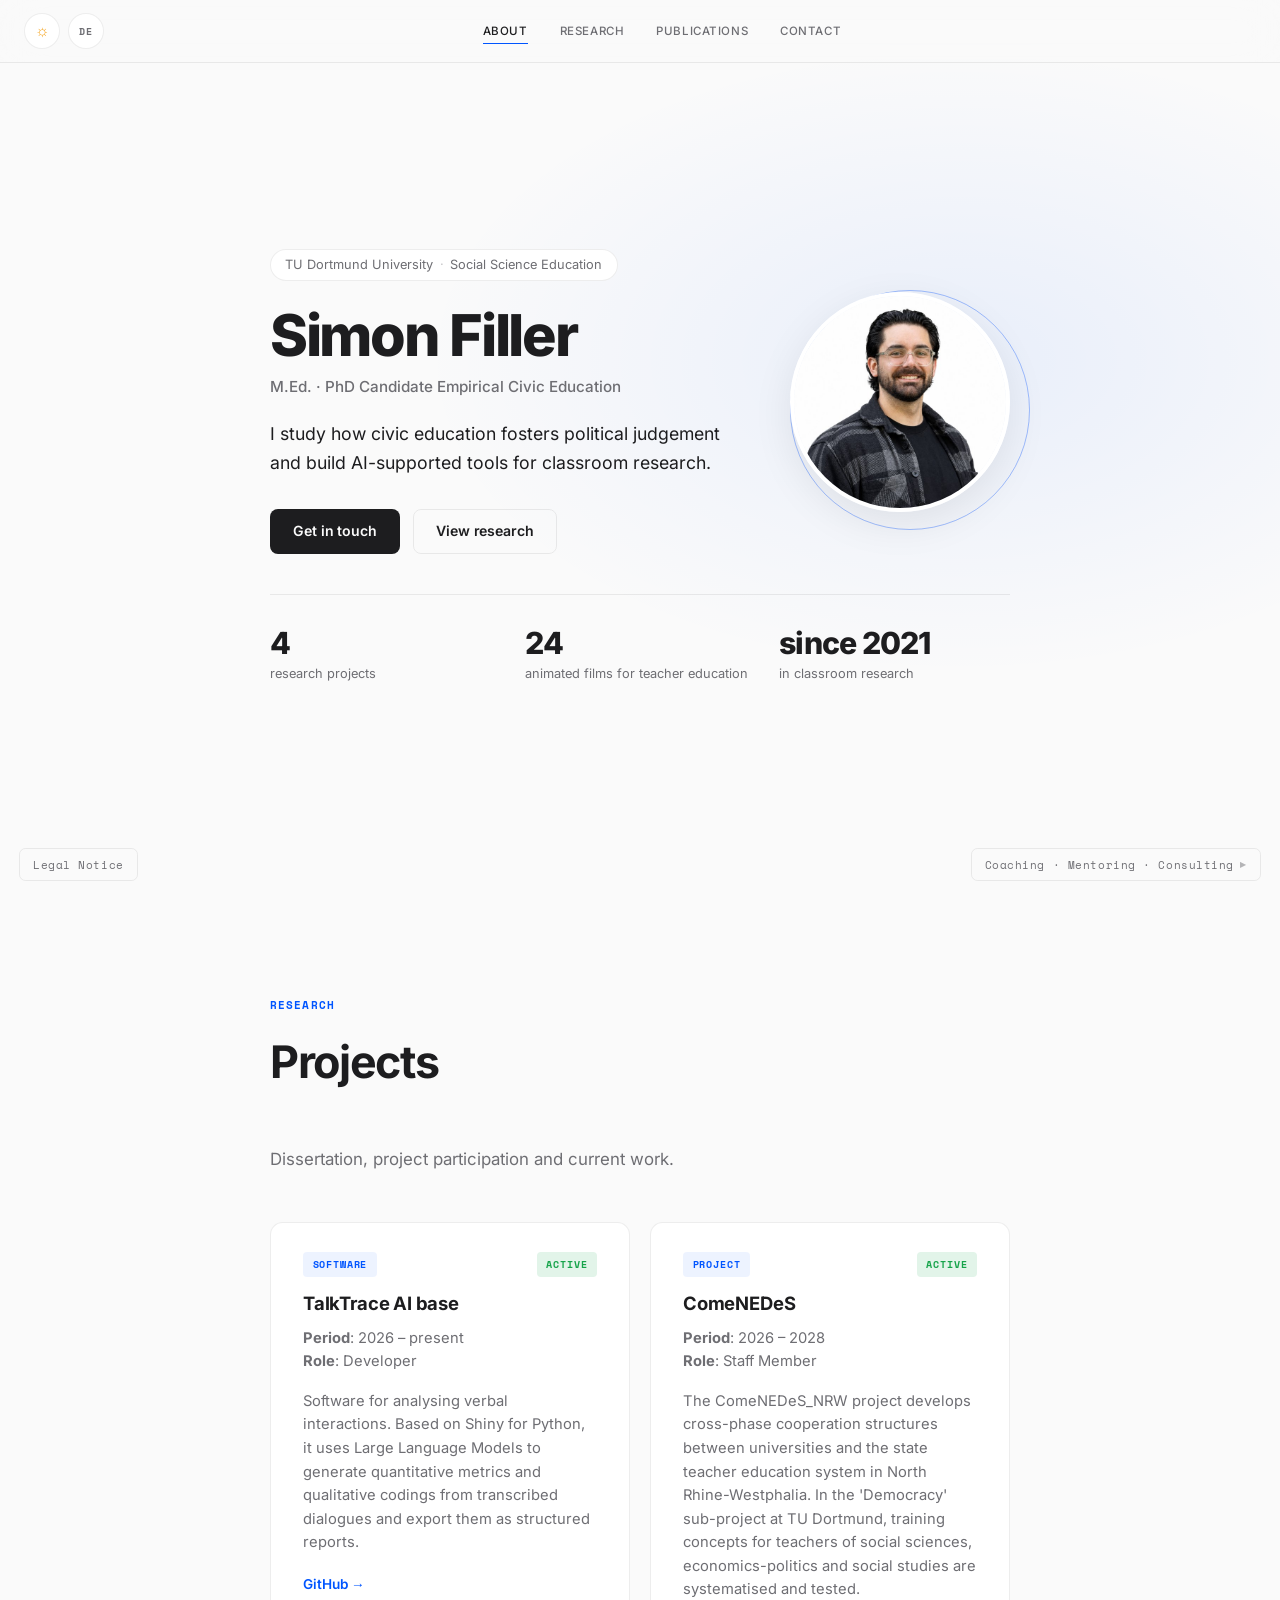
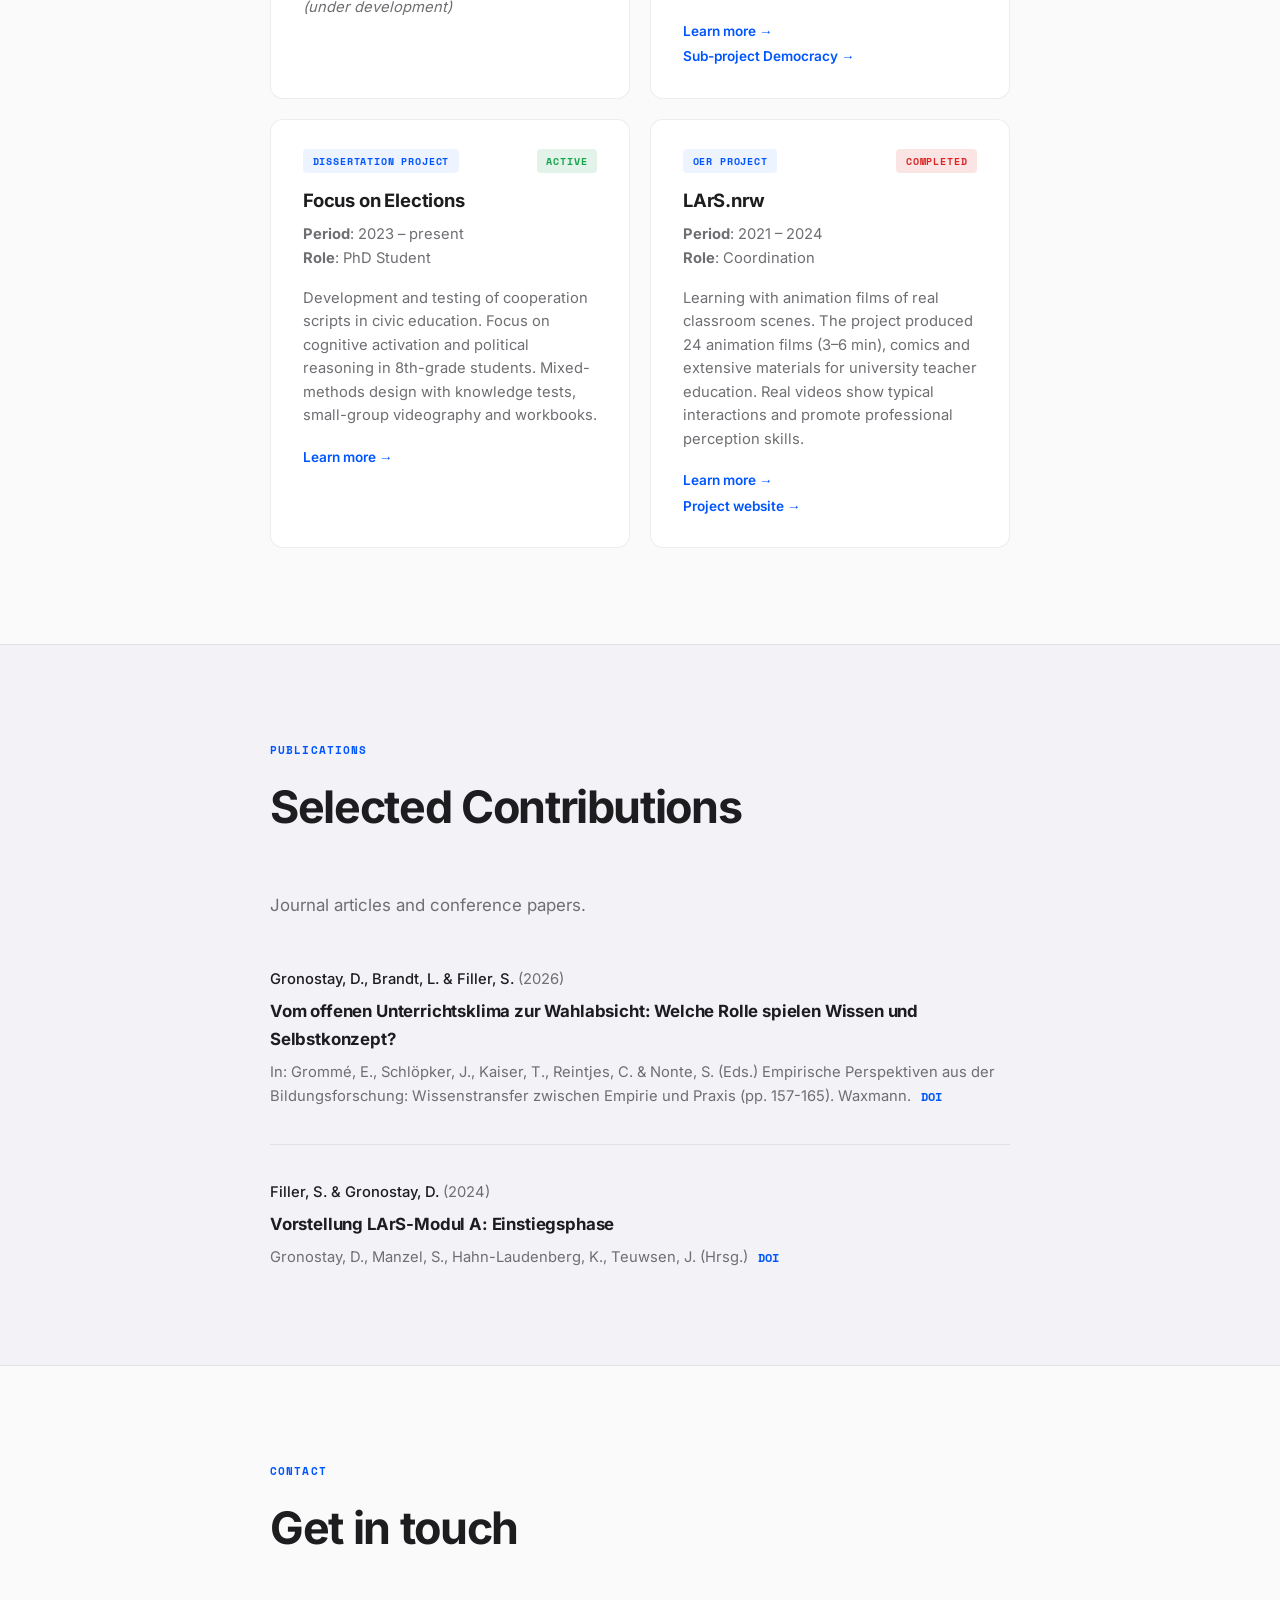
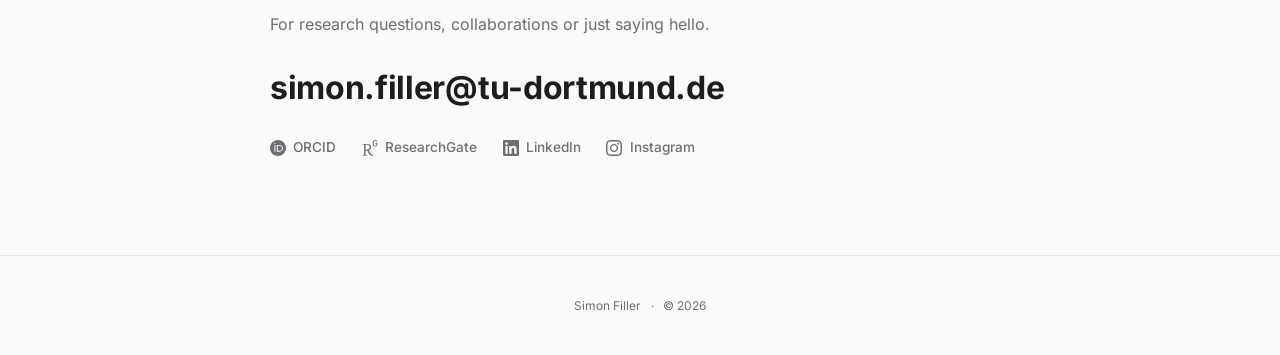
==== index.html @ 868b86a9 "Hero zweispaltig mit Kennzahlen, avatar.jpg verkleinert - Hero: Text links, groesseres Foto mit Akze" ====
<!DOCTYPE html>
<html lang="de">
<head>
    <meta charset="UTF-8">
    <meta name="viewport" content="width=device-width, initial-scale=1.0">
    <title>Simon Filler – Research & Code</title>
    <meta name="description" content="Simon Filler – Promovend für Empirische Politikdidaktik an der TU Dortmund. Forschung zu Unterricht, KI in Lehre und Politikdidaktik.">
    <meta name="author" content="Simon Filler">
    <meta property="og:title" content="Simon Filler – Research & Code">
    <meta property="og:description" content="Promovend für Empirische Politikdidaktik an der TU Dortmund. Forschung zu Unterricht, KI in Lehre und Politikdidaktik.">
    <meta property="og:type" content="website">
    <meta property="og:url" content="https://simonfiller.eu/">
    <meta property="og:image" content="https://simonfiller.eu/profile.jpg">
    <meta name="twitter:card" content="summary">
    <link rel="canonical" href="https://simonfiller.eu/">
    <link rel="icon" type="image/png" href="favicon.png">
    <link rel="stylesheet" href="fonts/fonts.css">
    <link rel="stylesheet" href="style.css?v=8">
    <script type="application/ld+json">
    {
        "@context": "https://schema.org",
        "@type": "Person",
        "name": "Simon Filler",
        "url": "https://simonfiller.eu/",
        "image": "https://simonfiller.eu/profile.jpg",
        "jobTitle": "Promovend Empirische Politikdidaktik",
        "email": "mailto:simon.filler@tu-dortmund.de",
        "affiliation": {
            "@type": "CollegeOrUniversity",
            "name": "Technische Universität Dortmund",
            "url": "https://www.tu-dortmund.de/"
        },
        "knowsAbout": ["Politikdidaktik", "Unterrichtsforschung", "KI in Forschung und Lehre"],
        "sameAs": [
            "https://orcid.org/0009-0008-8736-8831",
            "https://www.researchgate.net/profile/Simon-Filler",
            "https://www.linkedin.com/in/simon-f-a8b41a39a/",
            "https://github.com/MoominVibeCoder"
        ]
    }
    </script>
    <script>
    (function(){
        if (!window.matchMedia('(prefers-reduced-motion: reduce)').matches) document.documentElement.classList.add('reveal-on');
        try {
            var saved = localStorage.getItem('theme');
            var dark = saved === 'dark' || (saved === null && window.matchMedia('(prefers-color-scheme: dark)').matches);
            if (dark) document.documentElement.classList.add('dark');
        } catch(e){}
    })();
    </script>
</head>
<body>

<nav class="top-nav">
    <div class="nav-left">
        <button id="theme-toggle" class="theme-toggle" aria-label="Theme wechseln">
            <span class="icon-sun">&#9788;</span>
            <span class="icon-moon">&#9789;</span>
        </button>
        <button class="lang-toggle" data-lang-toggle aria-label="Sprache wechseln">EN</button>
    </div>
    <div class="nav-links">
        <a href="#about" class="nav-link" data-i18n="nav.about">Über</a>
        <a href="#research" class="nav-link" data-i18n="nav.research">Forschung</a>
        <a href="#publications" class="nav-link" data-i18n="nav.publications">Publikationen</a>
        <a href="#contact" class="nav-link" data-i18n="nav.contact">Kontakt</a>
    </div>
    <div class="nav-spacer"></div>
</nav>

<main>

<!-- HERO -->
<section class="hero" id="about">
    <div class="hero-inner">
        <div class="hero-text">
            <div class="hero-affiliation">
                <span data-i18n="hero.affiliation">Technische Universität Dortmund</span>
                <span class="dot">·</span>
                <span data-i18n="hero.affiliation2">Didaktik der Sozialwissenschaften</span>
            </div>
            <h1 class="hero-name">Simon Filler</h1>
            <p class="hero-role" data-i18n="hero.role">M.Ed. · Promovend Empirische Politikdidaktik</p>
            <p class="hero-bio" data-i18n="hero.bio">Ich untersuche, wie Politikunterricht politische Urteilsbildung fördert, und entwickle KI-gestützte Werkzeuge für die Unterrichtsforschung.</p>
            <div class="hero-actions">
                <a href="#contact" class="btn btn-primary" data-i18n="hero.cta_primary">Schreib mir</a>
                <a href="#research" class="btn btn-ghost" data-i18n="hero.cta_secondary">Forschung ansehen</a>
            </div>
        </div>
        <div class="avatar-wrap">
            <img src="profile.jpg" alt="Simon Filler" class="hero-avatar" width="600" height="600">
        </div>
        <ul class="hero-stats">
            <li><strong>4</strong><span data-i18n="hero.stat_projects">Forschungsprojekte</span></li>
            <li><strong>24</strong><span data-i18n="hero.stat_films">Animationsfilme für die Lehrkräftebildung</span></li>
            <li><strong data-i18n="hero.stat_since_value">seit 2021</strong><span data-i18n="hero.stat_since">in der Unterrichtsforschung</span></li>
        </ul>
    </div>
</section>

<!-- RESEARCH -->
<section id="research" class="section">
    <div class="section-inner">
        <p class="section-label" data-i18n="research.label">Forschung</p>
        <h2 class="section-title" data-i18n="research.title">Projekte</h2>
        <p class="section-subtitle" data-i18n="research.subtitle">Dissertation, Projektbeteiligung und aktuelle Arbeiten.</p>
        <div class="research-grid">
            <article class="research-card">
                <div class="card-tags">
                    <span class="research-tag" data-i18n="research.talktrace_tag">Software</span>
                    <span class="research-status research-status--active" data-i18n="research.talktrace_status">Aktiv</span>
                </div>
                <h3 class="research-heading" data-i18n="research.talktrace_title">TalkTrace AI base</h3>
                <p class="research-body"><strong data-i18n="meta.period">Zeitraum</strong>: 2026 – <span data-i18n="meta.year_now">heute</span><br><strong data-i18n="meta.role">Rolle</strong>: <span data-i18n="roles.talktrace">Entwickler</span></p>
                <p class="research-body" data-i18n="research.talktrace_body">Software zur Analyse verbaler Interaktionen. Sie basiert auf Shiny für Python und nutzt Large Language Models, um quantitative Metriken und qualitative Kodierungen von transkribierten Dialogen zu erstellen und als strukturierte Berichte zu exportieren.</p>
                <a href="https://github.com/MoominVibeCoder/talktrace-ai-base" target="_blank" rel="noopener" class="research-link"><span data-i18n="research.talktrace_link">GitHub</span> →</a>
                <p class="research-body"><em data-i18n="research.talktrace_dev">(in Entwicklung)</em></p>
            </article>
            <article class="research-card">
                <div class="card-tags">
                    <span class="research-tag" data-i18n="research.comenedes_tag">Projekt</span>
                    <span class="research-status research-status--active" data-i18n="research.comenedes_status">Aktiv</span>
                </div>
                <h3 class="research-heading" data-i18n="research.comenedes_title">ComeNEDeS</h3>
                <p class="research-body"><strong data-i18n="meta.period">Zeitraum</strong>: 2026 – 2028<br><strong data-i18n="meta.role">Rolle</strong>: <span data-i18n="roles.comenedes">Mitarbeiter</span></p>
                <p class="research-body" data-i18n="research.comenedes_body">Das Projekt ComeNEDeS_NRW entwickelt phasenübergreifende Kooperationsstrukturen zwischen Hochschulen und dem staatlichen Lehrerfortbildungssystem in NRW. Im Teilprojekt „Demokratie“ an der TU Dortmund werden Fortbildungskonzepte für Lehrkräfte der Sozialwissenschaften, Wirtschaft-Politik und Gesellschaftslehre systematisiert und erprobt.</p>
                <a href="https://zlb.uni-due.de/2026/02/verbund-comenedes-entwickelt-fortbildungskonzepte-fuer-lehrkraefte/" target="_blank" rel="noopener" class="research-link"><span data-i18n="research.comenedes_link1">Mehr erfahren</span> →</a>
                <br>
                <a href="https://idif.sowi.tu-dortmund.de/forschung/projekte/prof-dr-dorothee-gronostay/comenedes-nrw/" target="_blank" rel="noopener" class="research-link"><span data-i18n="research.comenedes_link2">Teilprojekt Demokratie</span> →</a>
            </article>
            <article class="research-card">
                <div class="card-tags">
                    <span class="research-tag" data-i18n="research.diss_tag">Dissertationsprojekt</span>
                    <span class="research-status research-status--active" data-i18n="research.diss_status">Aktiv</span>
                </div>
                <h3 class="research-heading" data-i18n="research.diss_title">Wahlen im Fokus</h3>
                <p class="research-body"><strong data-i18n="meta.period">Zeitraum</strong>: 2023 – <span data-i18n="meta.year_now">heute</span><br><strong data-i18n="meta.role">Rolle</strong>: <span data-i18n="roles.diss">Promotionsstudent</span></p>
                <p class="research-body" data-i18n="research.diss_body">Entwicklung und Erprobung von Kooperationsskripten im Politikunterricht. Fokus auf kognitive Aktivierung und politische Urteilsbildung bei Schüler*innen der 8. Jahrgangsstufe. Mixed-Methods-Design mit Wissenstests, Kleingruppen-Videographie und Arbeitsheften.</p>
                <a href="https://idif.sowi.tu-dortmund.de/professuren/didaktik-der-sozialwissenschaften/simon-filler/" target="_blank" rel="noopener" class="research-link"><span data-i18n="research.diss_link">Mehr erfahren</span> →</a>
            </article>
            <article class="research-card">
                <div class="card-tags">
                    <span class="research-tag" data-i18n="research.lars_tag">OER-Projekt</span>
                    <span class="research-status research-status--ended" data-i18n="research.lars_status">Beendet</span>
                </div>
                <h3 class="research-heading" data-i18n="research.lars_title">LArS.nrw</h3>
                <p class="research-body"><strong data-i18n="meta.period">Zeitraum</strong>: 2021 – 2024<br><strong data-i18n="meta.role">Rolle</strong>: <span data-i18n="roles.lars">Koordination</span></p>
                <p class="research-body" data-i18n="research.lars_body">Lernen mit Animationsfilmen realer Unterrichtsszenen. Im Projekt entstanden 24 Animationsfilme (3–6 Min.), Comics und umfangreiche Materialien für die universitäre Lehramtsbildung. Reale Videos zeigen typische Interaktionen und fördern professionelle Wahrnehmungsfähigkeiten.</p>
                <a href="https://www.orca.nrw/oer/oer-finden/gefoerderte-kurse/oercontent-nrw/lars-nrw/" target="_blank" rel="noopener" class="research-link"><span data-i18n="research.lars_link1">Mehr erfahren</span> →</a>
                <br>
                <a href="https://www.politik-unterricht.de/Startseite/" target="_blank" rel="noopener" class="research-link"><span data-i18n="research.lars_link2">Projektwebsite</span> →</a>
            </article>
        </div>
    </div>
</section>

<!-- PUBLICATIONS -->
<section id="publications" class="section section-alt">
    <div class="section-inner">
        <p class="section-label" data-i18n="publications.label">Publikationen</p>
        <h2 class="section-title" data-i18n="publications.title">Ausgewählte Beiträge</h2>
        <p class="section-subtitle" data-i18n="publications.subtitle">Zeitschriftenartikel und Tagungsbeiträge.</p>
        <ul class="pub-list">
            <li class="pub-item">
                <div class="pub-meta-line">
                    <span class="pub-authors">Gronostay, D., Brandt, L. & Filler, S.</span>
                    <span class="pub-year">(2026)</span>
                </div>
                <div class="pub-title">Vom offenen Unterrichtsklima zur Wahlabsicht: Welche Rolle spielen Wissen und Selbstkonzept?</div>
                <div class="pub-venue">
                    <span data-i18n="publications.pub4_venue">In: Grommé, E., Schlöpker, J., Kaiser, T., Reintjes, C. & Nonte, S. (Hrsg.) Empirische Perspektiven aus der Bildungsforschung: Wissenstransfer zwischen Empirie und Praxis (S. 157-165). Waxmann.</span>
                    <a href="https://doi.org/10.31244/9783818851361" target="_blank" rel="noopener" class="pub-doi" data-i18n="publications.doi">DOI</a>
                </div>
            </li>
            <li class="pub-item">
                <div class="pub-meta-line">
                    <span class="pub-authors" data-i18n="publications.pub1_authors">Filler, S. & Gronostay, D.</span>
                    <span class="pub-year">(2024)</span>
                </div>
                <div class="pub-title" data-i18n="publications.pub1_title">Vorstellung LArS-Modul A: Einstiegsphase</div>
                <div class="pub-venue">
                    <span data-i18n="publications.pub1_venue">In: Gronostay, D., Manzel, S., Hahn-Laudenberg, K., Teuwsen, J. (Hrsg.) Professionelle Unterrichtswahrnehmung im sozialwissenschaftlichen Fachunterricht. Politische Bildung. Springer VS, Wiesbaden.</span>
                    <a href="https://doi.org/10.1007/978-3-658-41829-8_7" target="_blank" rel="noopener" class="pub-doi" data-i18n="publications.doi">DOI</a>
                </div>
            </li>
        </ul>
    </div>
</section>

<!-- CONTACT -->
<section id="contact" class="section">
    <div class="section-inner">
        <p class="section-label" data-i18n="contact.label">Kontakt</p>
        <h2 class="section-title" data-i18n="contact.title">Schreib mir</h2>
        <p class="contact-lead" data-i18n="contact.lead">Für Forschungsfragen, Kooperationen oder einfach Hallo sagen.</p>
        <a href="mailto:simon.filler@tu-dortmund.de" class="contact-big">simon.filler@tu-dortmund.de</a>
        <div class="contact-social">
            <a href="https://orcid.org/0009-0008-8736-8831" target="_blank" rel="noopener"><svg viewBox="0 0 24 24" aria-hidden="true"><path d="M12 0C5.372 0 0 5.372 0 12s5.372 12 12 12 12-5.372 12-12S18.628 0 12 0zM7.369 4.378c.525 0 .947.431.947.947s-.422.947-.947.947a.95.95 0 0 1-.947-.947c0-.525.422-.947.947-.947zm-.722 3.038h1.444v10.041H6.647V7.416zm3.562 0h3.9c3.712 0 5.344 2.653 5.344 5.025 0 2.578-2.016 5.025-5.325 5.025h-3.919V7.416zm1.444 1.303v7.444h2.297c3.272 0 4.022-2.484 4.022-3.722 0-2.016-1.284-3.722-4.097-3.722h-2.222z"/></svg><span data-i18n="contact.social_orcid">ORCID</span></a>
            <a href="https://www.researchgate.net/profile/Simon-Filler" target="_blank" rel="noopener"><svg viewBox="0 0 24 24" aria-hidden="true"><path d="M19.586 0c-.818 0-1.508.19-2.073.565-.563.377-.97.936-1.213 1.68a3.193 3.193 0 0 0-.112.437 8.365 8.365 0 0 0-.078.53 9 9 0 0 0-.05.727c-.01.282-.013.621-.013 1.016a31.121 31.123 0 0 0 .014 1.017 9 9 0 0 0 .05.727 7.946 7.946 0 0 0 .077.53h-.005a3.334 3.334 0 0 0 .113.438c.245.743.65 1.303 1.214 1.68.565.376 1.256.564 2.075.564.8 0 1.536-.213 2.105-.603.57-.39.94-.916 1.175-1.65.076-.235.135-.558.177-.93a10.9 10.9 0 0 0 .043-1.207v-.82c0-.095-.047-.142-.14-.142h-3.064c-.094 0-.14.047-.14.141v.956c0 .094.046.14.14.14h1.666c.056 0 .084.03.084.086 0 .36 0 .62-.036.865-.038.244-.1.447-.147.606-.108.385-.348.664-.638.876-.29.212-.738.35-1.227.35-.545 0-.901-.15-1.21-.353-.306-.203-.517-.454-.67-.915a3.136 3.136 0 0 1-.147-.762 17.366 17.367 0 0 1-.034-.656c-.01-.26-.014-.572-.014-.939a26.401 26.403 0 0 1 .014-.938 15.821 15.822 0 0 1 .035-.656 3.19 3.19 0 0 1 .148-.76 1.89 1.89 0 0 1 .742-1.01c.344-.244.593-.352 1.137-.352.508 0 .815.096 1.144.303.33.207.528.492.764.925.047.094.111.118.198.07l1.044-.43c.075-.048.09-.115.042-.199a3.549 3.549 0 0 0-.466-.742 3 3 0 0 0-.679-.607 3.313 3.313 0 0 0-.903-.41A4.068 4.068 0 0 0 19.586 0zM8.217 5.836c-1.69 0-3.036.086-4.297.086-1.146 0-2.291 0-3.007-.029v.831l1.088.2c.744.144 1.174.488 1.174 2.264v11.288c0 1.777-.43 2.12-1.174 2.263l-1.088.2v.832c.773-.029 2.12-.086 3.465-.086 1.29 0 2.951.057 3.667.086v-.831l-1.49-.2c-.773-.115-1.174-.487-1.174-2.264v-4.784c.688.057 1.29.057 2.206.057 1.748 3.123 3.41 5.472 4.355 6.56.86 1.032 2.177 1.691 3.839 1.691.487 0 1.003-.086 1.318-.23v-.744c-1.031 0-2.063-.716-2.808-1.518-1.26-1.376-2.95-3.582-4.355-6.074 2.32-.545 4.04-2.722 4.04-4.9 0-3.208-2.492-4.698-5.758-4.698zm-.515 1.29c2.406 0 3.839 1.26 3.839 3.552 0 2.263-1.547 3.782-4.097 3.782-.974 0-1.404-.03-2.063-.086v-7.19c.66-.059 1.547-.059 2.32-.059z"/></svg><span data-i18n="contact.social_researchgate">ResearchGate</span></a>
            <a href="https://www.linkedin.com/in/simon-f-a8b41a39a/" target="_blank" rel="noopener"><svg viewBox="0 0 24 24" aria-hidden="true"><path d="M20.447 20.452h-3.554v-5.569c0-1.328-.027-3.037-1.852-3.037-1.853 0-2.136 1.445-2.136 2.939v5.667H9.351V9h3.414v1.561h.046c.477-.9 1.637-1.85 3.37-1.85 3.601 0 4.267 2.37 4.267 5.455v6.286zM5.337 7.433c-1.144 0-2.063-.926-2.063-2.065 0-1.138.92-2.063 2.063-2.063 1.14 0 2.064.925 2.064 2.063 0 1.139-.925 2.065-2.064 2.065zm1.782 13.019H3.555V9h3.564v11.452zM22.225 0H1.771C.792 0 0 .774 0 1.729v20.542C0 23.227.792 24 1.771 24h20.451C23.2 24 24 23.227 24 22.271V1.729C24 .774 23.2 0 22.222 0h.003z"/></svg><span data-i18n="contact.social_linkedin">LinkedIn</span></a>
            <a href="https://www.instagram.com/open_science_vibes/" target="_blank" rel="noopener"><svg viewBox="0 0 24 24" aria-hidden="true"><path d="M7.0301.084c-1.2768.0602-2.1487.264-2.911.5634-.7888.3075-1.4575.72-2.1228 1.3877-.6652.6677-1.075 1.3368-1.3802 2.127-.2954.7638-.4956 1.6365-.552 2.914-.0564 1.2775-.0689 1.6882-.0626 4.947.0062 3.2586.0206 3.6671.0825 4.9473.061 1.2765.264 2.1482.5635 2.9107.308.7889.72 1.4573 1.388 2.1228.6679.6655 1.3365 1.0743 2.1285 1.38.7632.295 1.6361.4961 2.9134.552 1.2773.056 1.6884.069 4.9462.0627 3.2578-.0062 3.668-.0207 4.9478-.0814 1.28-.0607 2.147-.2652 2.9098-.5633.7889-.3086 1.4578-.72 2.1228-1.3881.665-.6682 1.0745-1.3378 1.3795-2.1284.2957-.7632.4966-1.636.552-2.9124.056-1.2809.0692-1.6898.063-4.948-.0063-3.2583-.021-3.6668-.0817-4.9465-.0607-1.2797-.264-2.1487-.5633-2.9117-.3084-.7889-.72-1.4568-1.3876-2.1228C21.2982 1.33 20.628.9208 19.8378.6165 19.074.321 18.2017.1197 16.9244.0645 15.6471.0093 15.236-.005 11.977.0014 8.718.0076 8.31.0215 7.0301.0839m.1402 21.6932c-1.17-.0509-1.8053-.2453-2.2287-.408-.5606-.216-.96-.4771-1.3819-.895-.422-.4178-.6811-.8186-.9-1.378-.1644-.4234-.3624-1.058-.4171-2.228-.0595-1.2645-.072-1.6442-.079-4.848-.007-3.2037.0053-3.583.0607-4.848.05-1.169.2456-1.805.408-2.2282.216-.5613.4762-.96.895-1.3816.4188-.4217.8184-.6814 1.3783-.9003.423-.1651 1.0575-.3614 2.227-.4171 1.2655-.06 1.6447-.072 4.848-.079 3.2033-.007 3.5835.005 4.8495.0608 1.169.0508 1.8053.2445 2.228.408.5608.216.96.4754 1.3816.895.4217.4194.6816.8176.9005 1.3787.1653.4217.3617 1.056.4169 2.2263.0602 1.2655.0739 1.645.0796 4.848.0058 3.203-.0055 3.5834-.061 4.848-.051 1.17-.245 1.8055-.408 2.2294-.216.5604-.4763.96-.8954 1.3814-.419.4215-.8181.6811-1.3783.9-.4224.1649-1.0577.3617-2.2262.4174-1.2656.0595-1.6448.072-4.8493.079-3.2045.007-3.5825-.006-4.848-.0608M16.953 5.5864A1.44 1.44 0 1 0 18.39 4.144a1.44 1.44 0 0 0-1.437 1.4424M5.8385 12.012c.0067 3.4032 2.7706 6.1557 6.173 6.1493 3.4026-.0065 6.157-2.7701 6.1506-6.1733-.0065-3.4032-2.771-6.1565-6.174-6.1498-3.403.0067-6.156 2.771-6.1496 6.1738M8 12.0077a4 4 0 1 1 4.008 3.9921A3.9996 3.9996 0 0 1 8 12.0077"/></svg><span data-i18n="contact.social_instagram">Instagram</span></a>
        </div>
    </div>
</section>

</main>

<footer class="page-footer">
    <span>Simon Filler</span>
    <span>·</span>
    <span>&copy; 2026</span>
</footer>

<a href="impress.html" class="impress-link" data-i18n="footer.impress">Impressum</a>

<a href="matrix.html" class="rabbit-hole">
    <span class="rabbit-text" data-i18n="footer.rabbit_text">Coaching · Mentoring · Beratung</span>
    <span class="rabbit-arrow">&#9654;</span>
</a>

<script src="i18n.js?v=3"></script>
<script>
const toggle = document.getElementById('theme-toggle');
const root = document.documentElement;
const media = window.matchMedia('(prefers-color-scheme: dark)');

function setTheme(dark, persist) {
    root.classList.toggle('dark', dark);
    if (persist) localStorage.setItem('theme', dark ? 'dark' : 'light');
}

toggle.addEventListener('click', () => setTheme(!root.classList.contains('dark'), true));

media.addEventListener('change', (e) => {
    if (!localStorage.getItem('theme')) setTheme(e.matches, false);
});

// Scroll-Reveal
if (root.classList.contains('reveal-on')) {
    const revealer = new IntersectionObserver((entries) => {
        entries.forEach(({ isIntersecting, target }) => {
            if (!isIntersecting) return;
            target.classList.add('visible');
            revealer.unobserve(target);
        });
    }, { rootMargin: '0px 0px -10% 0px' });
    document.querySelectorAll('.section-label, .section-title, .section-subtitle, .research-card, .pub-item, .contact-lead, .contact-big, .contact-social').forEach((el) => {
        el.classList.add('reveal');
        if (el.matches('.research-card')) el.style.animationDelay = [...el.parentNode.children].indexOf(el) % 2 * 90 + 'ms';
        revealer.observe(el);
    });
}

// Aktiver Nav-Link und Nav-Schatten
const nav = document.querySelector('.top-nav');
const navLinks = document.querySelectorAll('.nav-link');
const sections = [...document.querySelectorAll('main > section[id]')];

function onScroll() {
    nav.classList.toggle('scrolled', window.scrollY > 8);
    const atBottom = window.innerHeight + window.scrollY >= document.documentElement.scrollHeight - 2;
    const current = atBottom ? sections.at(-1) : sections.filter((s) => s.getBoundingClientRect().top <= window.innerHeight * 0.45).at(-1);
    navLinks.forEach((a) => {
        const on = !!current && a.getAttribute('href') === '#' + current.id;
        a.classList.toggle('active', on);
        if (on) a.setAttribute('aria-current', 'true'); else a.removeAttribute('aria-current');
    });
}
window.addEventListener('scroll', onScroll, { passive: true });
onScroll();
</script>

</body>
</html>
---- fonts/fonts.css ----
/* Lokal gehostete Fonts (latin-Subset via Fontsource), SIL Open Font License 1.1 */
@font-face { font-family:'Inter'; font-style:normal; font-weight:100 900; font-display:swap; src:url(inter.woff2) format('woff2'); }
@font-face { font-family:'Crimson Pro'; font-style:normal; font-weight:200 900; font-display:swap; src:url(crimson-pro.woff2) format('woff2'); }
@font-face { font-family:'Space Mono'; font-style:normal; font-weight:400; font-display:swap; src:url(space-mono-400.woff2) format('woff2'); }
@font-face { font-family:'Space Mono'; font-style:normal; font-weight:700; font-display:swap; src:url(space-mono-700.woff2) format('woff2'); }
---- style.css ----
/* ─── CSS Variables ─── */
:root {
    /* Light mode (default) */
    --bg: #fafafa;
    --bg-elevated: #f2f2f7;
    --surface: #ffffff;
    --surface-border: rgba(0,0,0,0.07);
    --surface-hover: rgba(0,0,0,0.035);
    --text: #1d1d1f;
    --text-secondary: #6e6e73;
    --text-muted: #86868b;
    --accent: #0055ff;
    --accent-hover: #0044cc;
    --accent-bg: rgba(0,85,255,0.07);
    --divider: rgba(0,0,0,0.07);
    --shadow: rgba(0,0,0,0.04);
    --shadow-hover: rgba(0,0,0,0.08);
    --nav-bg: rgba(250,250,250,0.85);
    --ring: rgba(0,0,0,0.06);
    --moon:#fff; /* unused in nav */
    font-size:16px;
}

html.dark {
    --bg: #0d0d0f;
    --bg-elevated: #151518;
    --surface: #1c1c20;
    --surface-border: rgba(255,255,255,0.06);
    --surface-hover: rgba(255,255,255,0.08);
    --text: #f5f5f7;
    --text-secondary: #86868b;
    --text-muted: #a0a0a5;
    --accent: #2997ff;
    --accent-hover: #4dabff;
    --accent-bg: rgba(41,151,255,0.12);
    --divider: rgba(255,255,255,0.07);
    --shadow: rgba(0,0,0,0.3);
    --shadow-hover: rgba(0,0,0,0.5);
    --nav-bg: rgba(13,13,15,0.8);
    --ring: rgba(255,255,255,0.12);
}

/* ─── Reset ─── */
*, *::before, *::after { margin:0; padding:0; box-sizing:border-box; }
html { scroll-behavior:smooth; -webkit-font-smoothing:antialiased; -moz-osx-font-smoothing:grayscale; }
body {
    font-family:'Inter', -apple-system, BlinkMacSystemFont, 'Segoe UI', Roboto, Helvetica, Arial, sans-serif;
    background:var(--bg); color:var(--text); line-height:1.6; font-weight:400; min-height:100vh;
    transition:background .4s ease, color .4s ease;
}

/* ─── Navigation ─── */
.nav-left { display:flex; align-items:center; gap:.5rem; }
.nav-spacer { width:36px; }

.lang-toggle {
    font-family:'Space Mono', monospace; font-size:.65rem; font-weight:700;
    letter-spacing:.05em; color:var(--text-secondary);
    background:var(--surface); border:1px solid var(--surface-border); border-radius:50%;
    width:36px; height:36px; cursor:pointer; transition:all .3s;
}
.lang-toggle:hover { border-color:var(--text-secondary); color:var(--text); }

.top-nav {
    position:fixed; top:0; left:0; right:0; z-index:100;
    display:flex; align-items:center; justify-content:space-between;
    padding:.8rem 1.5rem;
    background:var(--nav-bg);
    backdrop-filter:blur(20px) saturate(1.2);
    -webkit-backdrop-filter:blur(20px) saturate(1.2);
    border-bottom:1px solid var(--divider);
    transition:background .3s, border-color .3s, box-shadow .3s;
}
.top-nav.scrolled { box-shadow:0 4px 20px var(--shadow); }
.nav-links { display:flex; gap:2rem; align-items:center; margin:0 auto; }

.nav-link {
    font-size:.72rem; font-weight:500; letter-spacing:.05em; text-transform:uppercase;
    color:var(--text-secondary); text-decoration:none; transition:color .3s; position:relative;
}
.nav-link:hover, .nav-link.active { color:var(--text); }
.nav-link::after {
    content:''; position:absolute; bottom:-4px; left:0; width:0; height:1.5px;
    background:var(--accent); transition:width .3s ease;
}
.nav-link:hover::after, .nav-link.active::after { width:100%; }

/* Theme toggle */
.theme-toggle {
    width:36px; height:36px; border-radius:50%; border:1px solid var(--surface-border);
    background:var(--surface);
    display:flex; align-items:center; justify-content:center;
    cursor:pointer; position:relative; overflow:hidden;
    transition:background .3s, border-color .3s, transform .15s;
}
.theme-toggle:hover { transform:scale(1.05); }
.theme-toggle:active { transform:scale(.95); }
.theme-toggle .icon-sun,
.theme-toggle .icon-moon {
    position:absolute; font-size:16px; transition:transform .4s ease, opacity .3s;
}
.theme-toggle .icon-sun  { color:#f5a623; }
.theme-toggle .icon-moon { color:#a0a0a5; opacity:0; transform:translateY(20px) rotate(-90deg); }

html.dark .theme-toggle .icon-sun  { opacity:0; transform:translateY(-20px) rotate(90deg); }
html.dark .theme-toggle .icon-moon { opacity:1; transform:translateY(0) rotate(0); }

/* ─── Layout ─── */
main { display:flex; flex-direction:column; }
.section { width:100%; padding:6rem 1.5rem; display:flex; justify-content:center; }
.section-inner { width:100%; max-width:740px; }
.section-alt { background:var(--bg-elevated); border-top:1px solid var(--divider); border-bottom:1px solid var(--divider); transition:background .4s; }

.section-label {
    font-family:'Space Mono', monospace;
    font-size:.7rem; font-weight:700; text-transform:uppercase; letter-spacing:.1em; color:var(--accent); margin-bottom:.8rem;
}
.section-title {
    font-size:clamp(1.8rem, 4vw, 2.8rem); font-weight:700; letter-spacing:-.03em; margin-bottom:3rem;
}
.section-subtitle { color:var(--text-secondary); font-size:1.05rem; line-height:1.65; margin-bottom:3rem; max-width:520px; }

/* ─── Hero ─── */
.hero {
    min-height:100vh; display:flex; align-items:center; justify-content:center; padding:7rem 1.5rem 5rem;
    background:radial-gradient(ellipse 60% 50% at 75% 40%, var(--accent-bg), transparent 70%);
}
.hero-inner {
    width:100%; max-width:740px; display:grid; grid-template-columns:1fr auto; align-items:center; gap:2.5rem 3rem;
    animation:hero-in 1s cubic-bezier(.22,1,.36,1) both;
}
@keyframes hero-in { from{opacity:0;transform:translateY(20px)} to{opacity:1;transform:translateY(0)} }

.avatar-wrap { position:relative; }
.avatar-wrap::before {
    content:''; position:absolute; inset:-10px; border-radius:50%; border:1.5px solid var(--accent);
    opacity:.35; transform:translate(10px, 8px);
}
.hero-avatar {
    position:relative; display:block; width:220px; height:220px; border-radius:50%; object-fit:cover;
    border:4px solid var(--surface); box-shadow:0 12px 40px var(--shadow-hover);
}
.hero-name { font-size:clamp(2.4rem, 6vw, 3.6rem); font-weight:800; letter-spacing:-.04em; line-height:1.05; margin-bottom:.6rem; }
.hero-role { font-size:.95rem; font-weight:500; color:var(--text-secondary); margin-bottom:1.2rem; }
.hero-bio  { font-size:1.1rem; color:var(--text); line-height:1.65; margin-bottom:2rem; max-width:30em; }

.hero-affiliation {
    display:inline-flex; align-items:center; gap:.4rem; font-size:.8rem; color:var(--text-secondary);
    background:var(--surface); border:1px solid var(--surface-border); padding:.3rem .9rem; border-radius:2rem; margin-bottom:1.5rem;
    transition:background .3s, border-color .3s;
}
.hero-affiliation .dot { opacity:.4; }

.hero-actions { display:flex; gap:.8rem; flex-wrap:wrap; }

.hero-stats {
    grid-column:1 / -1; list-style:none; display:grid; grid-template-columns:repeat(3, 1fr); gap:1.5rem;
    padding-top:2rem; border-top:1px solid var(--divider);
}
.hero-stats li { display:flex; flex-direction:column; gap:.25rem; }
.hero-stats strong { font-size:clamp(1.4rem, 3vw, 1.9rem); font-weight:800; letter-spacing:-.03em; line-height:1.1; }
.hero-stats span { font-size:.8rem; color:var(--text-secondary); line-height:1.4; }

@media(max-width:720px){
    .hero-inner { grid-template-columns:1fr; }
    .avatar-wrap { grid-row:1; justify-self:start; }
    .hero-avatar { width:120px; height:120px; }
    .avatar-wrap::before { inset:-7px; transform:translate(6px, 5px); }
    .hero-affiliation { display:inline-block; border-radius:1rem; }
}
@media(max-width:560px){
    .hero-stats { grid-template-columns:1fr; gap:.9rem; }
    .hero-stats li { flex-direction:row; align-items:baseline; gap:.6rem; }
    .hero-stats strong { font-size:1.3rem; white-space:nowrap; }
    .hero-stats span { font-size:.85rem; }
}

.btn {
    display:inline-flex; align-items:center; gap:.4rem; padding:.65rem 1.4rem; border-radius:.5rem;
    font-size:.88rem; font-weight:600; text-decoration:none; transition:all .25s ease; letter-spacing:-.01em;
    cursor:pointer; border:1.5px solid transparent;
}
.btn-primary { background:var(--text); color:var(--bg); }
.btn-primary:hover { opacity:.85; }
.btn-ghost { background:transparent; color:var(--text); border:1.5px solid var(--surface-border); }
.btn-ghost:hover { background:var(--surface-hover); border-color:var(--text-secondary); }

/* ─── Research ─── */
.research-grid { display:grid; grid-template-columns:repeat(2, 1fr); gap:1.25rem; }
@media(max-width:860px){ .research-grid { grid-template-columns:1fr; } }
.research-card {
    background:var(--surface); border:1px solid var(--surface-border); border-radius:.8rem;
    padding:1.8rem 2rem; transition:transform .25s, box-shadow .25s, background .3s, border-color .3s;
}
.research-card:hover { transform:translateY(-2px); box-shadow:0 8px 28px var(--shadow-hover); }
.research-tag {
    display:inline-block; font-family:'Space Mono', monospace; font-size:.65rem; font-weight:700;
    text-transform:uppercase; letter-spacing:.08em; color:var(--accent); background:var(--accent-bg);
    padding:.25rem .6rem; border-radius:.25rem; margin-bottom:.8rem;
}
.card-tags {
    display:flex; justify-content:space-between; align-items:flex-start; margin-bottom:.8rem;
}
.card-tags .research-tag { margin-bottom:0; }
.research-status {
    display:inline-block; font-family:'Space Mono', monospace; font-size:.65rem; font-weight:700;
    text-transform:uppercase; letter-spacing:.08em; padding:.25rem .6rem; border-radius:.25rem;
}
.research-status--active {
    color:#16a34a; background:rgba(22,163,74,0.12);
}
html.dark .research-status--active {
    color:#4ade80; background:rgba(74,222,128,0.15);
}
.research-status--ended {
    color:#dc2626; background:rgba(220,38,38,0.12);
}
html.dark .research-status--ended {
    color:#f87171; background:rgba(248,113,113,0.15);
}
.research-heading { font-size:1.15rem; font-weight:700; margin-bottom:.5rem; letter-spacing:-.01em; }
.research-body { font-size:.92rem; color:var(--text-secondary); line-height:1.6; margin-bottom:1rem; hyphens:auto; -webkit-hyphens:auto; overflow-wrap:break-word; }
.research-link { font-size:.85rem; font-weight:600; color:var(--accent); text-decoration:none; transition:color .2s; }
.research-link:hover { color:var(--accent-hover); }

/* ─── Publications ─── */
.pub-list { list-style:none; display:flex; flex-direction:column; gap:2.2rem; }
.pub-item {
    padding-bottom:2.2rem; border-bottom:1px solid var(--divider); line-height:1.65; font-size:.92rem;
}
.pub-item:last-child { border:none; padding:0; }
.pub-meta-line { margin-bottom:.4rem; }
.pub-authors { font-weight:500; color:var(--text); }
.pub-year { color:var(--text-secondary); }
.pub-title { font-weight:700; font-size:1.05rem; letter-spacing:-.01em; margin:.4rem 0; }
.pub-venue { color:var(--text-secondary); }
.pub-doi { display:inline-block; margin-left:.4rem; font-family:'Space Mono', monospace; font-size:.72rem; font-weight:700; color:var(--accent); text-decoration:none; transition:color .2s; }
.pub-doi:hover { color:var(--accent-hover); text-decoration:underline; }

/* ─── Services ─── */
.services-grid { display:grid; grid-template-columns:repeat(auto-fit, minmax(220px, 1fr)); gap:1rem; }
.service-card {
    background:var(--surface); border:1px solid var(--surface-border); border-radius:.8rem;
    padding:1.6rem 1.8rem; transition:transform .3s, box-shadow .3s, background .3s, border-color .3s;
}
.service-card:hover { transform:translateY(-3px); box-shadow:0 12px 32px var(--shadow-hover); }
.service-icon { font-size:1.8rem; margin-bottom:1rem; }
.service-card h3 { font-size:1.05rem; font-weight:700; margin-bottom:.4rem; }
.service-card p { font-size:.88rem; color:var(--text-secondary); line-height:1.55; }

/* ─── Contact ─── */
.contact-lead { color:var(--text-secondary); font-size:1rem; margin-bottom:1.5rem; }
.contact-big {
    display:block; font-size:clamp(1.4rem, 3.5vw, 2rem); font-weight:700; color:var(--text);
    text-decoration:none; transition:color .3s; letter-spacing:-.01em; margin-bottom:1.5rem;
}
.contact-big:hover { color:var(--accent); }
.contact-social { display:flex; justify-content:flex-start; gap:1.6rem; flex-wrap:wrap; }
.contact-social a { display:inline-flex; align-items:center; gap:.45rem; font-size:.85rem; font-weight:500; color:var(--text-secondary); text-decoration:none; transition:color .3s; }
.contact-social svg { width:1rem; height:1rem; fill:currentColor; flex-shrink:0; }
.contact-social a:hover { color:var(--text); }

/* ─── Footer ─── */
.page-footer {
    text-align:center; padding:2.5rem 1.5rem; font-size:.75rem; color:var(--text-secondary);
    display:flex; justify-content:center; gap:.6rem; border-top:1px solid var(--divider);
    transition:border-color .3s;
}

/* ─── Rabbit Hole ─── */
.rabbit-hole {
    position:fixed; bottom:1.2rem; right:1.2rem; z-index:200;
    display:flex; align-items:center; gap:.4rem;
    padding:.4rem .8rem; background:transparent; border:1px solid var(--divider); border-radius:.4rem;
    color:var(--text-secondary); font-size:.7rem; font-weight:400; text-decoration:none; letter-spacing:.05em;
    transition:all .3s ease; font-family:'Space Mono', monospace;
    animation:rabbit-in .8s cubic-bezier(.22,1,.36,1) 1.2s both;
}
.impress-link {
    position:fixed; bottom:1.2rem; left:1.2rem; z-index:200;
    display:flex; align-items:center; gap:.4rem;
    padding:.4rem .8rem; background:transparent; border:1px solid var(--divider); border-radius:.4rem;
    color:var(--text-secondary); font-size:.7rem; font-weight:400; text-decoration:none; letter-spacing:.05em;
    transition:all .3s ease; font-family:'Space Mono', monospace;
    animation:impress-in .8s cubic-bezier(.22,1,.36,1) 1.2s both;
}
@keyframes rabbit-in { from{opacity:0;transform:translateY(10px)} to{opacity:1;transform:translateY(0)} }
@keyframes impress-in { from{opacity:0;transform:translateY(10px)} to{opacity:1;transform:translateY(0)} }
.rabbit-hole:hover { color:var(--text); border-color:var(--text-secondary); }
.impress-link:hover { color:var(--text); border-color:var(--text-secondary); }
.rabbit-arrow { font-size:.5rem; opacity:.5; }

/* ─── Scroll-Reveal ─── */
.reveal-on .reveal:not(.visible) { opacity:0; }
.reveal.visible { animation:reveal-in .7s cubic-bezier(.22,1,.36,1) backwards; }
@keyframes reveal-in { from{opacity:0;transform:translateY(18px)} }

/* ─── Responsive ─── */
@media(max-width:560px){
    .section { padding:4rem 1.2rem; }
    .hero { padding:6.5rem 1.2rem 4rem; }
    .top-nav { padding:.8rem 1rem; }
    .nav-spacer { display:none; }
    .nav-links { gap:.9rem; }
    .nav-link { font-size:.65rem; }
    .section-subtitle, .hero-bio { font-size:.95rem; }
    .services-grid { grid-template-columns:1fr; }
    .rabbit-hole { bottom:1rem; right:1rem; padding:.45rem .8rem; font-size:.7rem; }
    .impress-link { bottom:1rem; left:1rem; padding:.45rem .8rem; font-size:.7rem; }
    .theme-toggle { width:32px; height:32px; }
    .theme-toggle .icon-sun, .theme-toggle .icon-moon { font-size:14px; }
}
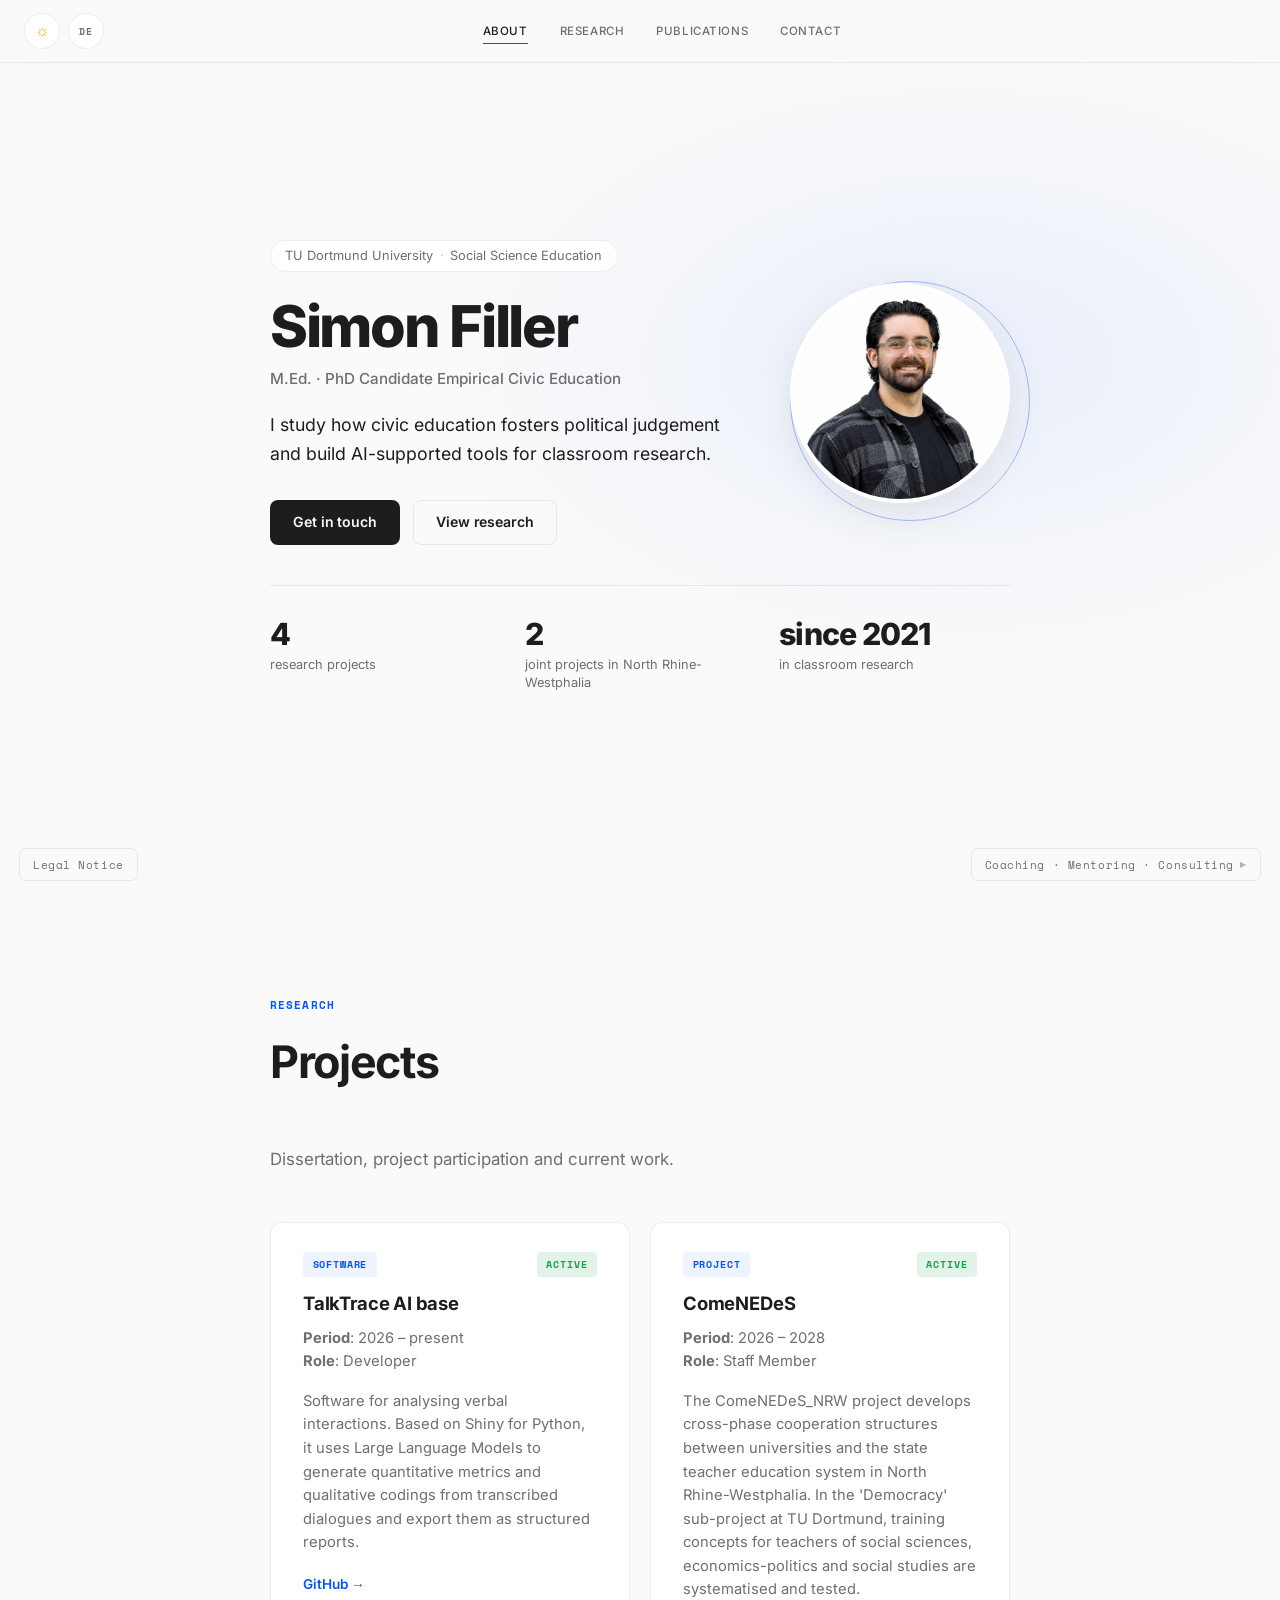
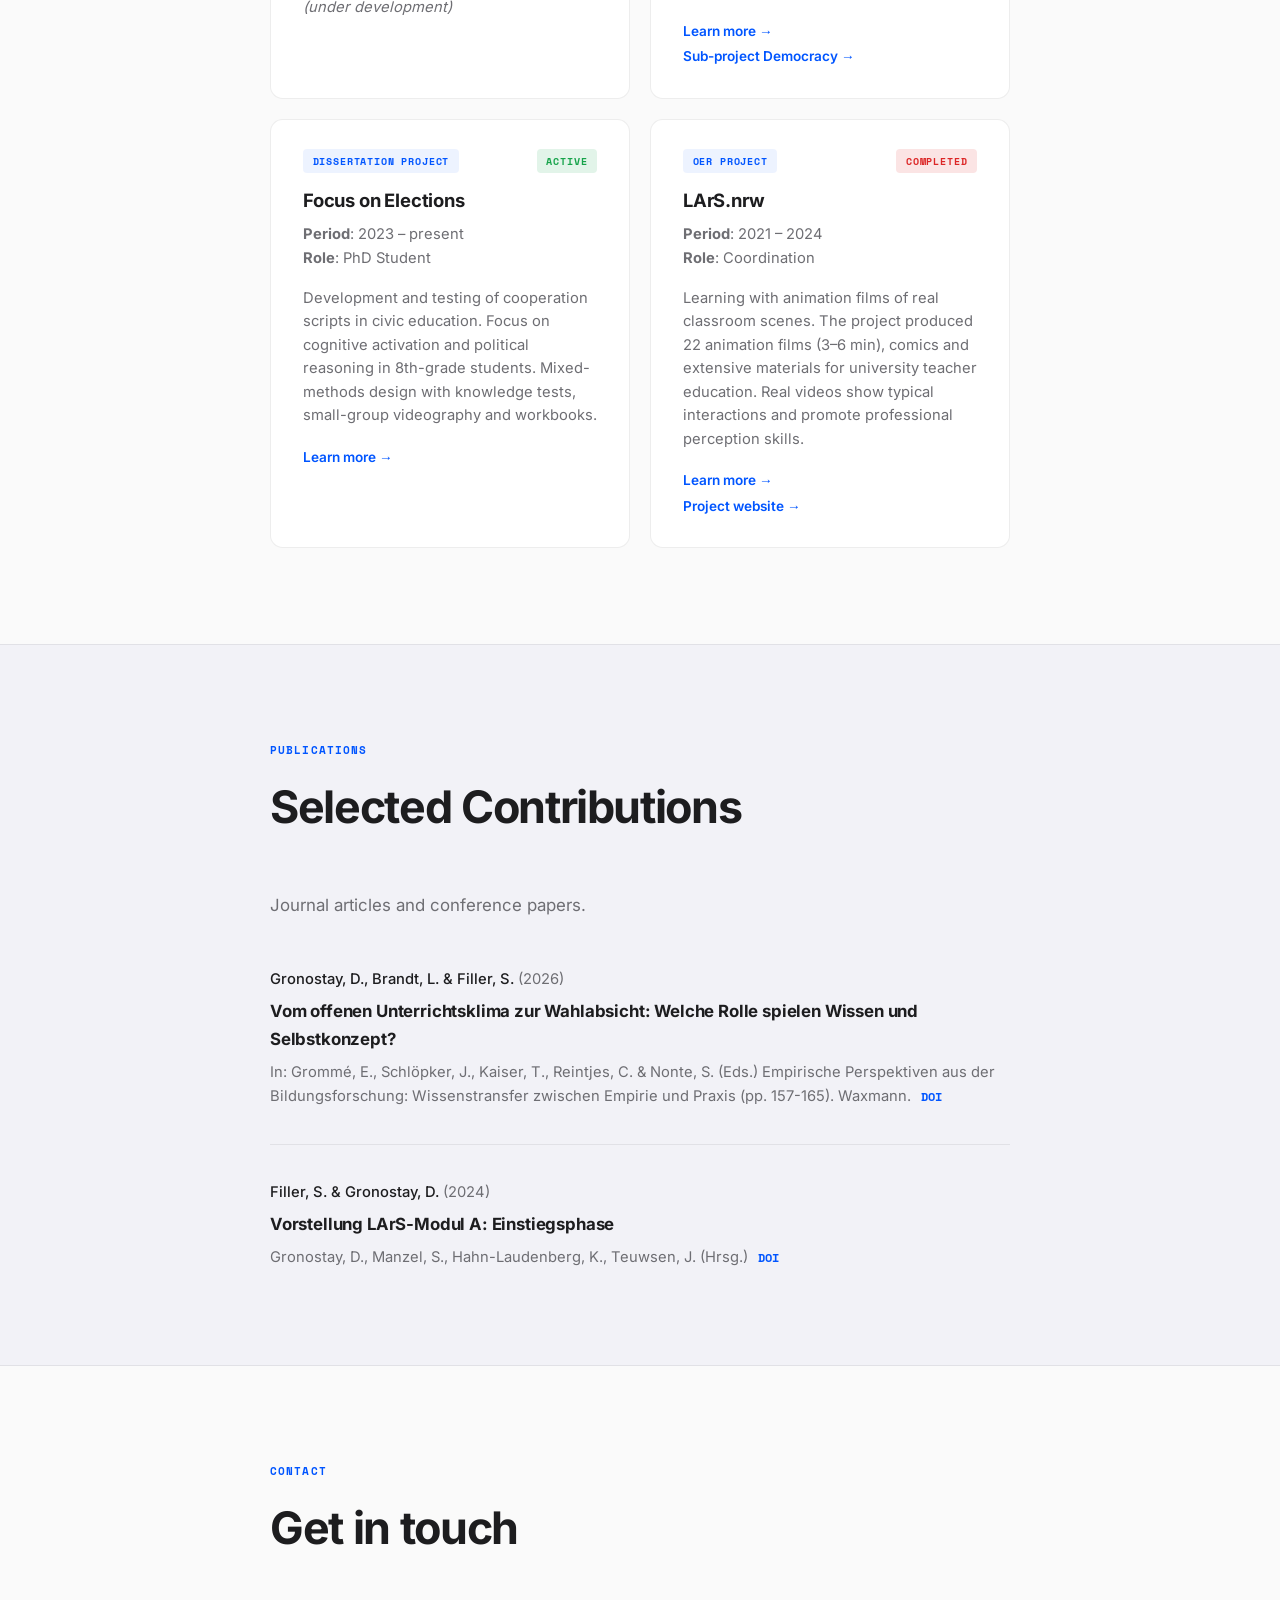
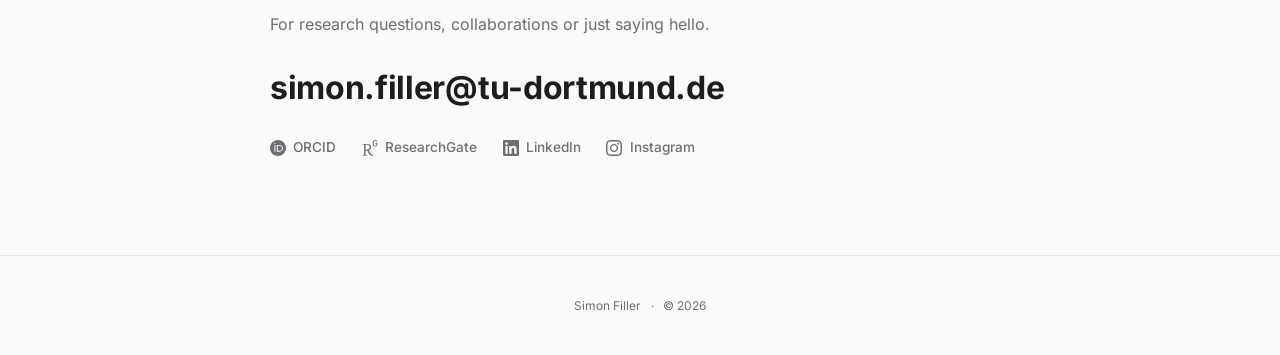
==== commit 0245b92b: "Hero-Kennzahl Filme durch Verbundprojekte ersetzt, LArS: 22 statt 24 Filme Co-Authored-By: Claude Op" ====
--- a/index.html
+++ b/index.html
@@ -93,7 +93,7 @@
         </div>
         <ul class="hero-stats">
             <li><strong>4</strong><span data-i18n="hero.stat_projects">Forschungsprojekte</span></li>
-            <li><strong>24</strong><span data-i18n="hero.stat_films">Animationsfilme für die Lehrkräftebildung</span></li>
+            <li><strong>2</strong><span data-i18n="hero.stat_networks">Verbundprojekte in NRW</span></li>
             <li><strong data-i18n="hero.stat_since_value">seit 2021</strong><span data-i18n="hero.stat_since">in der Unterrichtsforschung</span></li>
         </ul>
     </div>
@@ -146,7 +146,7 @@
                 </div>
                 <h3 class="research-heading" data-i18n="research.lars_title">LArS.nrw</h3>
                 <p class="research-body"><strong data-i18n="meta.period">Zeitraum</strong>: 2021 – 2024<br><strong data-i18n="meta.role">Rolle</strong>: <span data-i18n="roles.lars">Koordination</span></p>
-                <p class="research-body" data-i18n="research.lars_body">Lernen mit Animationsfilmen realer Unterrichtsszenen. Im Projekt entstanden 24 Animationsfilme (3–6 Min.), Comics und umfangreiche Materialien für die universitäre Lehramtsbildung. Reale Videos zeigen typische Interaktionen und fördern professionelle Wahrnehmungsfähigkeiten.</p>
+                <p class="research-body" data-i18n="research.lars_body">Lernen mit Animationsfilmen realer Unterrichtsszenen. Im Projekt entstanden 22 Animationsfilme (3–6 Min.), Comics und umfangreiche Materialien für die universitäre Lehramtsbildung. Reale Videos zeigen typische Interaktionen und fördern professionelle Wahrnehmungsfähigkeiten.</p>
                 <a href="https://www.orca.nrw/oer/oer-finden/gefoerderte-kurse/oercontent-nrw/lars-nrw/" target="_blank" rel="noopener" class="research-link"><span data-i18n="research.lars_link1">Mehr erfahren</span> →</a>
                 <br>
                 <a href="https://www.politik-unterricht.de/Startseite/" target="_blank" rel="noopener" class="research-link"><span data-i18n="research.lars_link2">Projektwebsite</span> →</a>
@@ -219,7 +219,7 @@
     <span class="rabbit-arrow">&#9654;</span>
 </a>
 
-<script src="i18n.js?v=3"></script>
+<script src="i18n.js?v=4"></script>
 <script>
 const toggle = document.getElementById('theme-toggle');
 const root = document.documentElement;
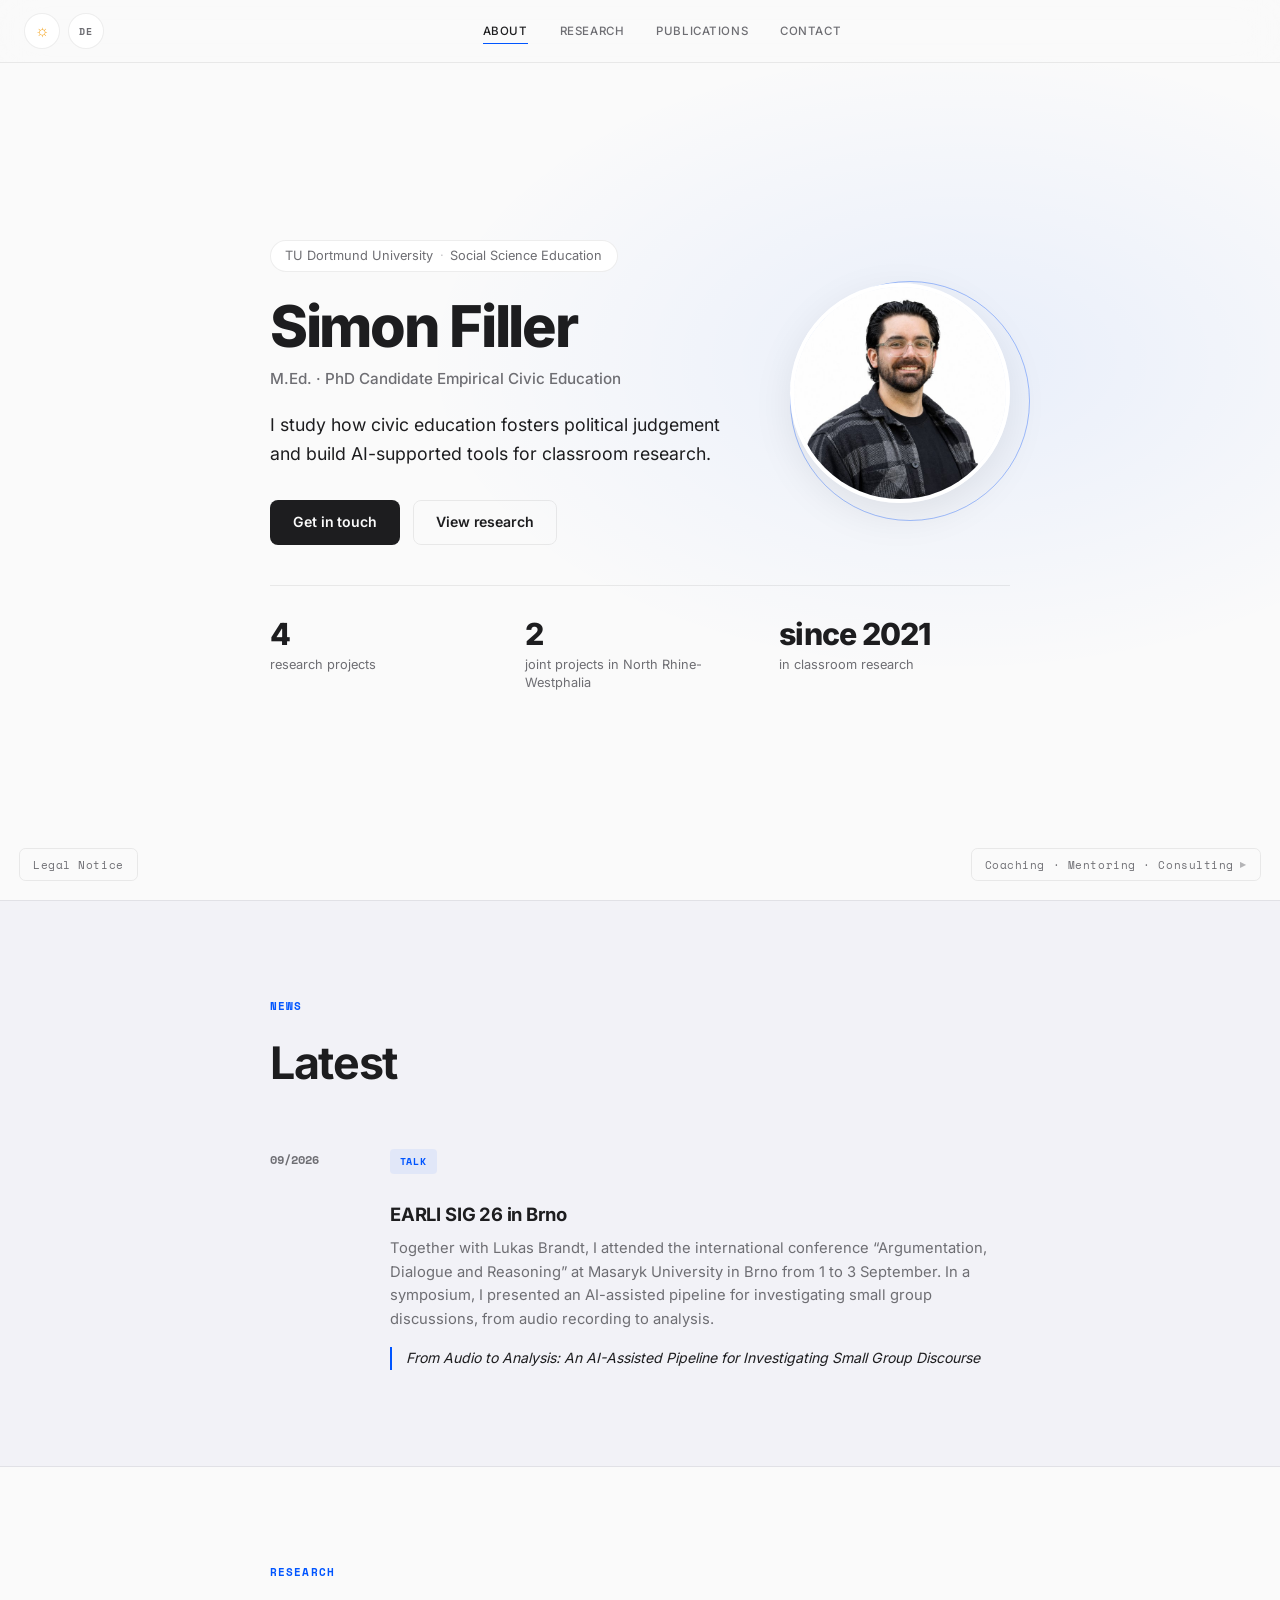
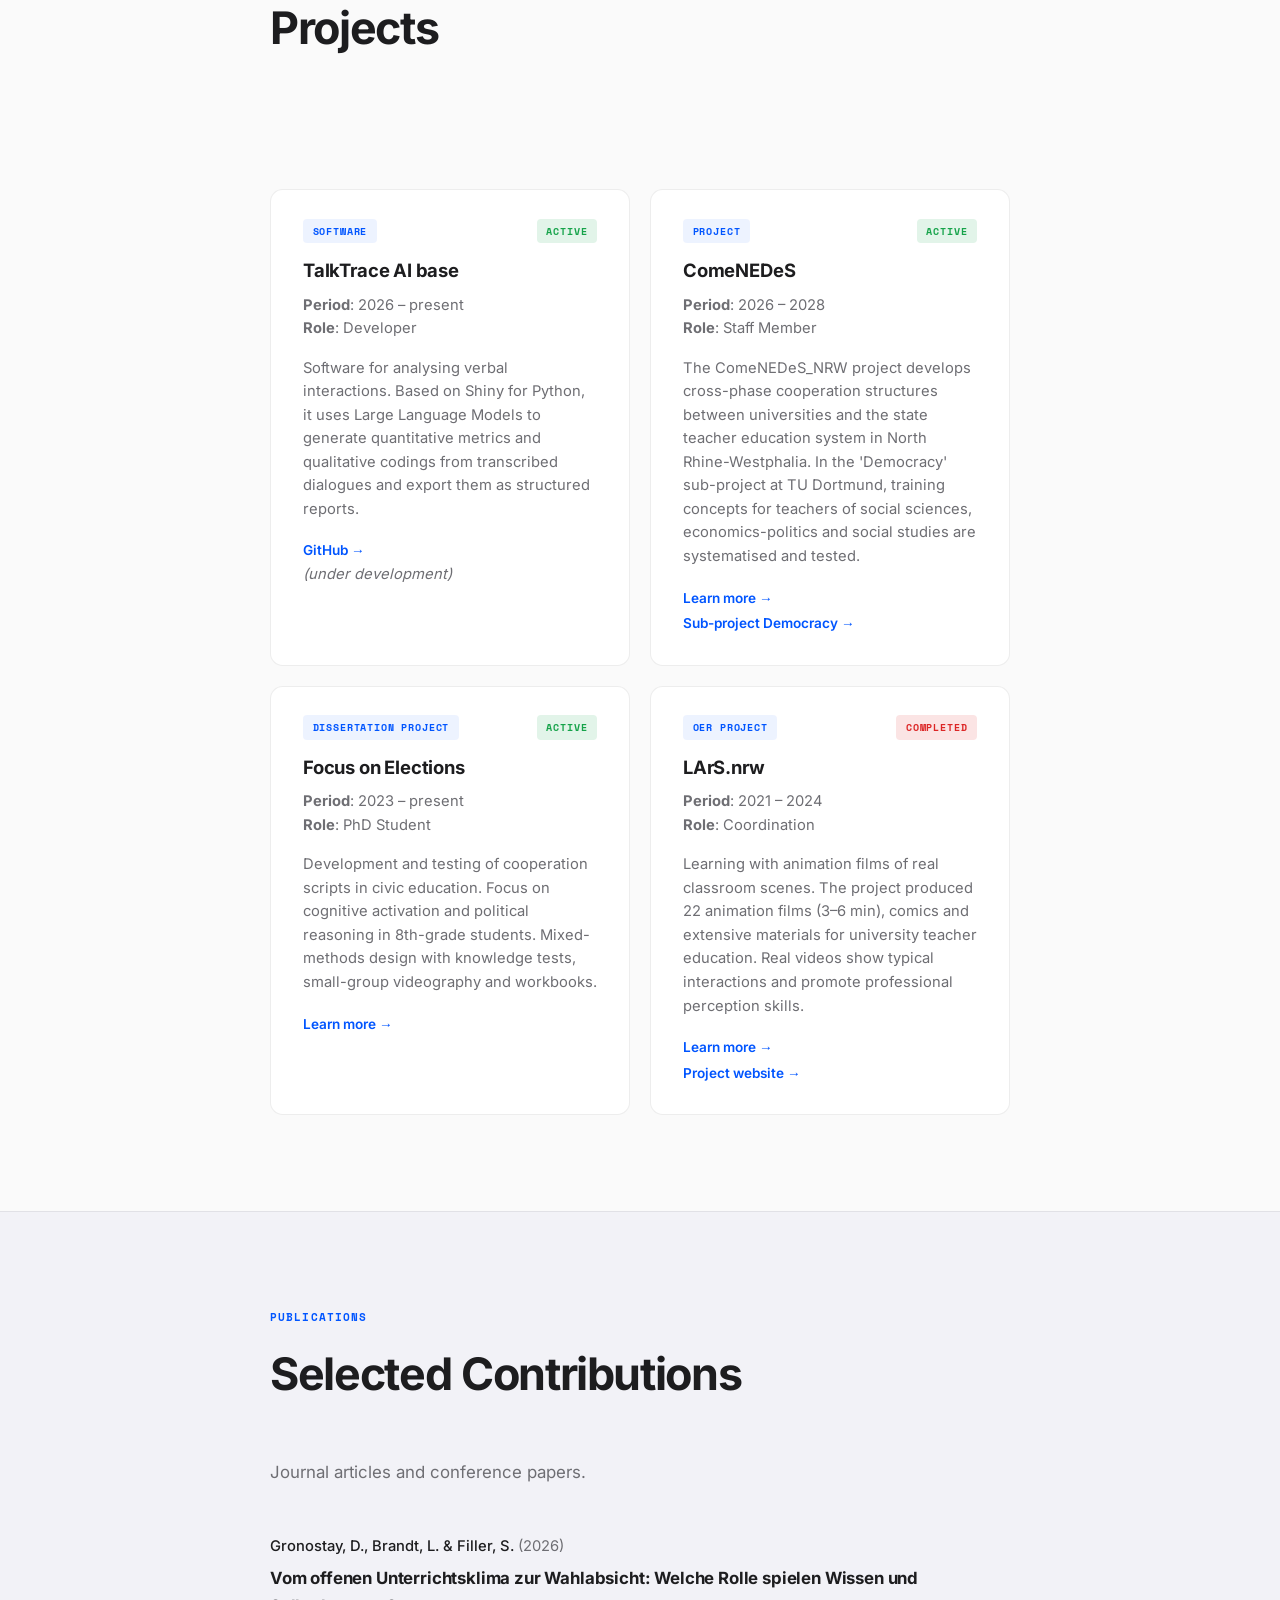
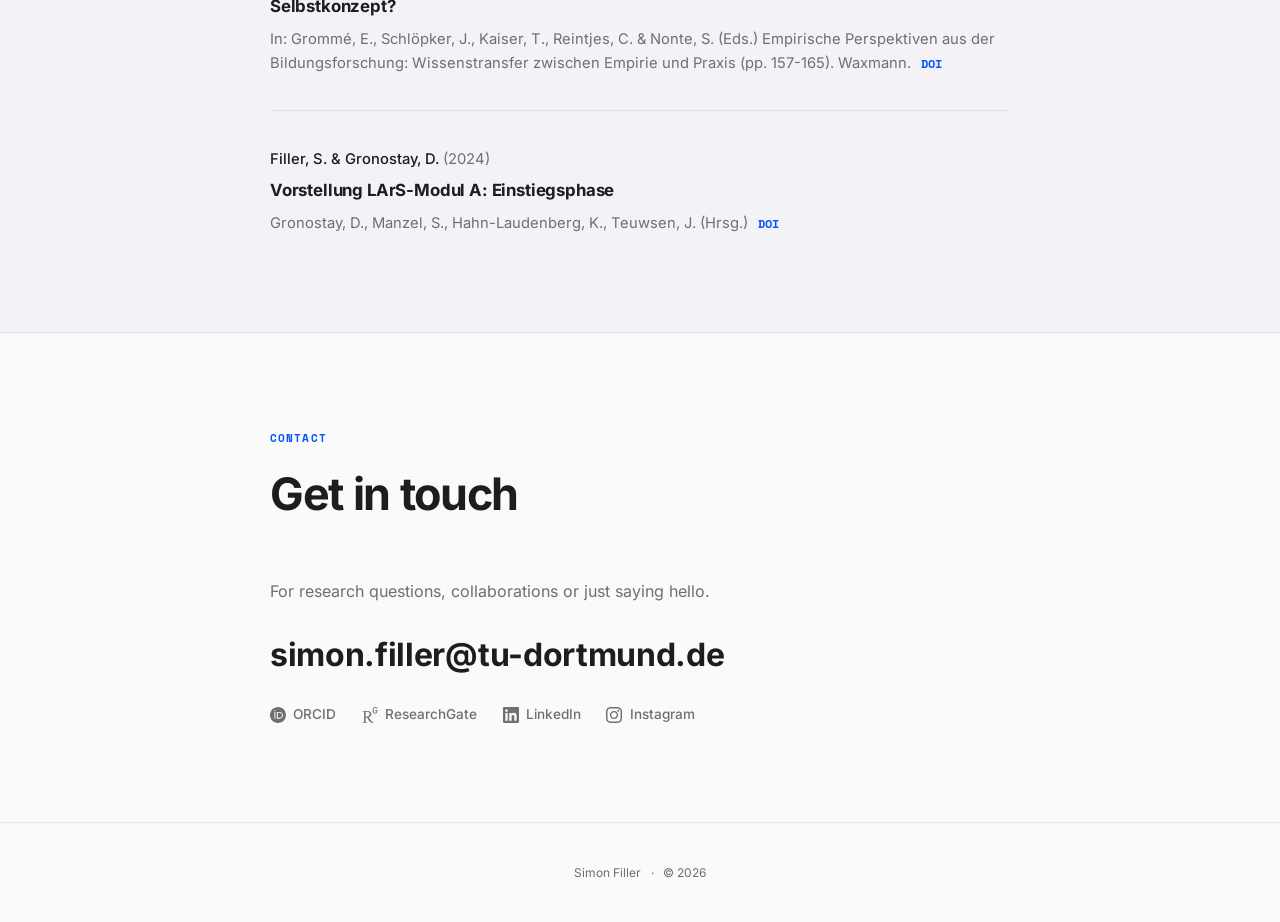
==== commit 68dc7b5b: "Bereich Aktuelles mit EARLI-SIG-26-Vortrag ergaenzt Co-Authored-By: Claude Opus 5.5 <noreply@anthrop" ====
--- a/index.html
+++ b/index.html
@@ -15,7 +15,7 @@
     <link rel="canonical" href="https://simonfiller.eu/">
     <link rel="icon" type="image/png" href="favicon.png">
     <link rel="stylesheet" href="fonts/fonts.css">
-    <link rel="stylesheet" href="style.css?v=8">
+    <link rel="stylesheet" href="style.css?v=9">
     <script type="application/ld+json">
     {
         "@context": "https://schema.org",
@@ -99,6 +99,25 @@
     </div>
 </section>
 
+<!-- NEWS -->
+<section id="news" class="section section-alt">
+    <div class="section-inner">
+        <p class="section-label" data-i18n="news.label">Aktuelles</p>
+        <h2 class="section-title" data-i18n="news.title">Neuigkeiten</h2>
+        <ul class="news-list">
+            <li class="news-item">
+                <time class="news-date" datetime="2026-09">09/2026</time>
+                <div>
+                    <span class="research-tag" data-i18n="news.earli_tag">Vortrag</span>
+                    <h3 class="news-heading" data-i18n="news.earli_title">EARLI SIG 26 in Brno</h3>
+                    <p class="news-body" data-i18n="news.earli_body">Gemeinsam mit Lukas Brandt war ich vom 1. bis 3. September auf der internationalen Tagung „Argumentation, Dialogue and Reasoning“ an der Masaryk-Universität in Brno. In einem Symposium habe ich eine KI-gestützte Pipeline vorgestellt, mit der sich Kleingruppendiskussionen von der Audioaufnahme bis zur Analyse untersuchen lassen.</p>
+                    <p class="news-talk">From Audio to Analysis: An AI-Assisted Pipeline for Investigating Small Group Discourse</p>
+                </div>
+            </li>
+        </ul>
+    </div>
+</section>
+
 <!-- RESEARCH -->
 <section id="research" class="section">
     <div class="section-inner">
@@ -219,7 +238,7 @@
     <span class="rabbit-arrow">&#9654;</span>
 </a>
 
-<script src="i18n.js?v=4"></script>
+<script src="i18n.js?v=5"></script>
 <script>
 const toggle = document.getElementById('theme-toggle');
 const root = document.documentElement;
@@ -245,7 +264,7 @@
             revealer.unobserve(target);
         });
     }, { rootMargin: '0px 0px -10% 0px' });
-    document.querySelectorAll('.section-label, .section-title, .section-subtitle, .research-card, .pub-item, .contact-lead, .contact-big, .contact-social').forEach((el) => {
+    document.querySelectorAll('.section-label, .section-title, .section-subtitle, .news-item, .research-card, .pub-item, .contact-lead, .contact-big, .contact-social').forEach((el) => {
         el.classList.add('reveal');
         if (el.matches('.research-card')) el.style.animationDelay = [...el.parentNode.children].indexOf(el) % 2 * 90 + 'ms';
         revealer.observe(el);
--- a/style.css
+++ b/style.css
@@ -223,6 +223,16 @@
 .research-link { font-size:.85rem; font-weight:600; color:var(--accent); text-decoration:none; transition:color .2s; }
 .research-link:hover { color:var(--accent-hover); }
 
+/* ─── News ─── */
+.news-list { list-style:none; display:flex; flex-direction:column; gap:2.2rem; }
+.news-item { display:grid; grid-template-columns:6rem 1fr; gap:1.5rem; padding-bottom:2.2rem; border-bottom:1px solid var(--divider); }
+.news-item:last-child { border:none; padding-bottom:0; }
+.news-date { font-family:'Space Mono', monospace; font-size:.75rem; font-weight:700; color:var(--text-secondary); padding-top:.15rem; }
+.news-heading { font-size:1.15rem; font-weight:700; letter-spacing:-.01em; margin:.8rem 0 .5rem; }
+.news-body { font-size:.92rem; color:var(--text-secondary); line-height:1.6; margin-bottom:1rem; }
+.news-talk { font-size:.88rem; font-style:italic; color:var(--text); border-left:2px solid var(--accent); padding-left:.9rem; }
+@media(max-width:560px){ .news-item { grid-template-columns:1fr; gap:.6rem; } }
+
 /* ─── Publications ─── */
 .pub-list { list-style:none; display:flex; flex-direction:column; gap:2.2rem; }
 .pub-item {
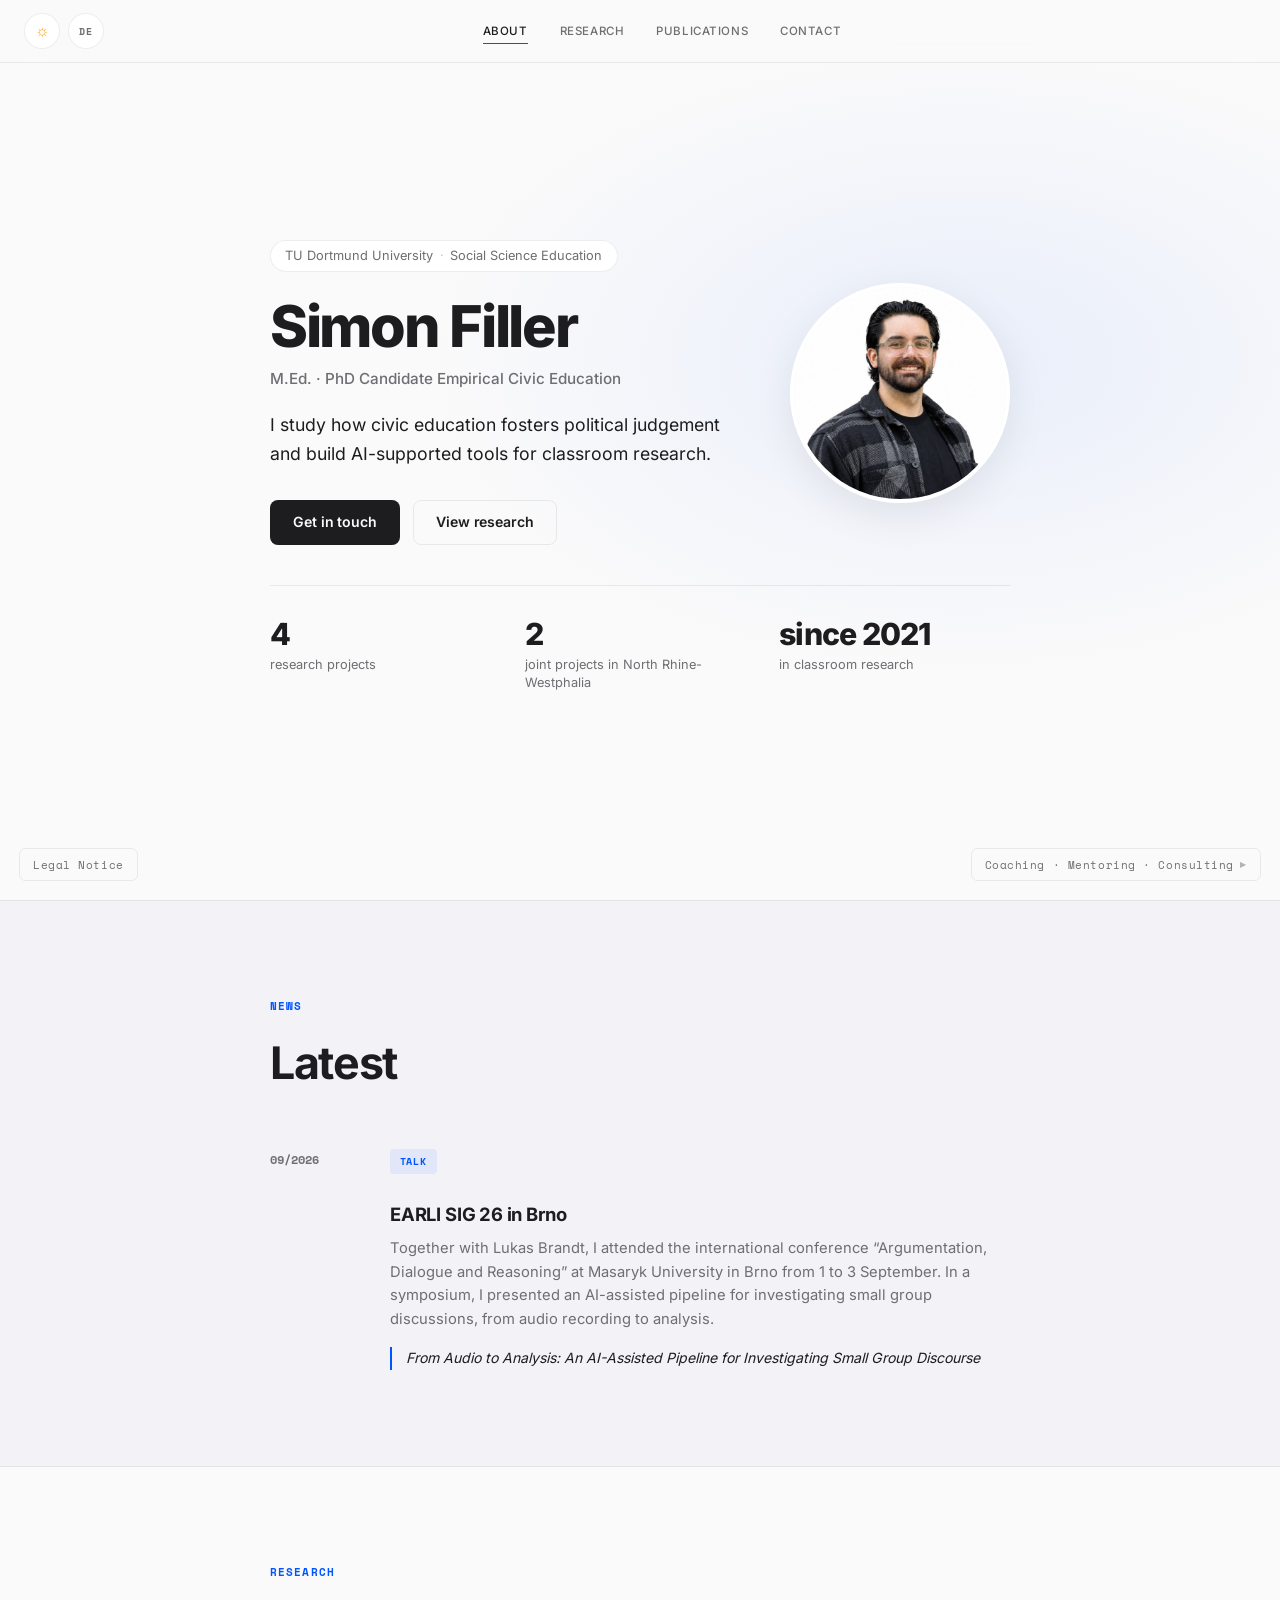
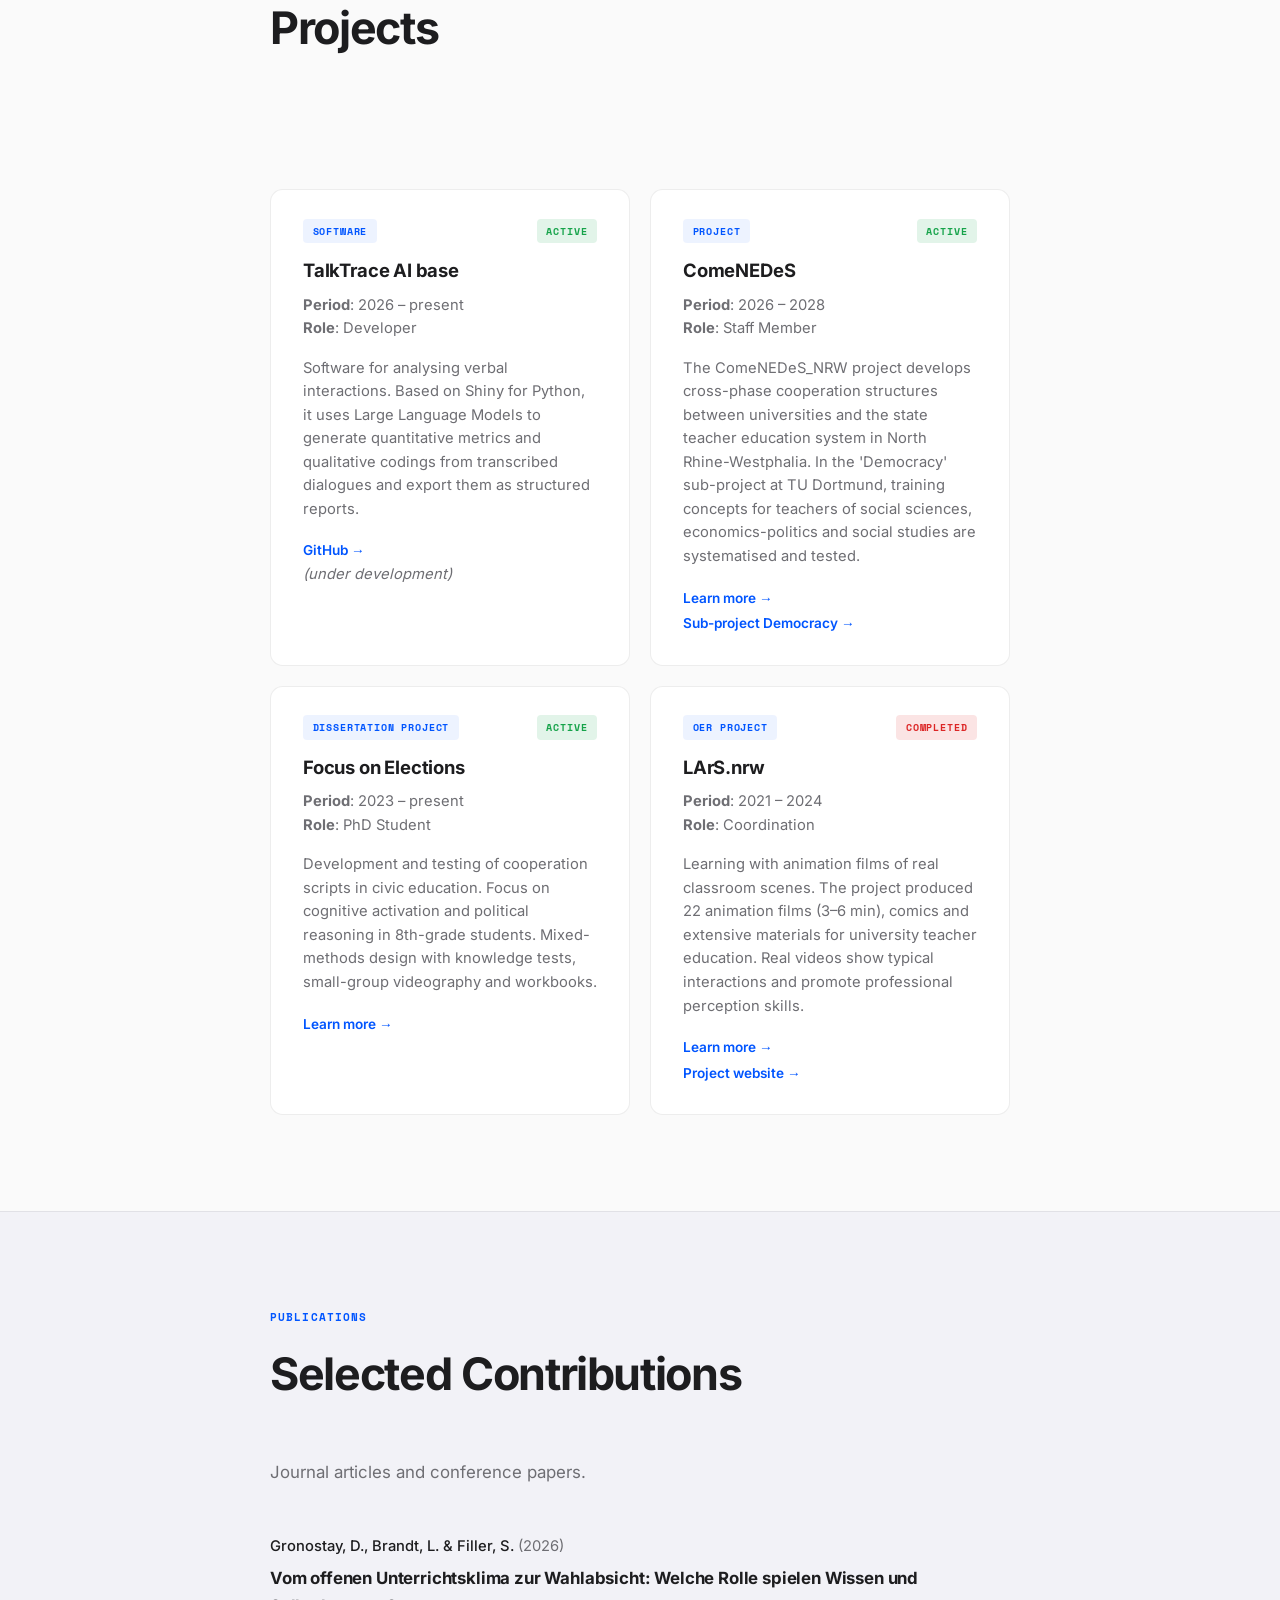
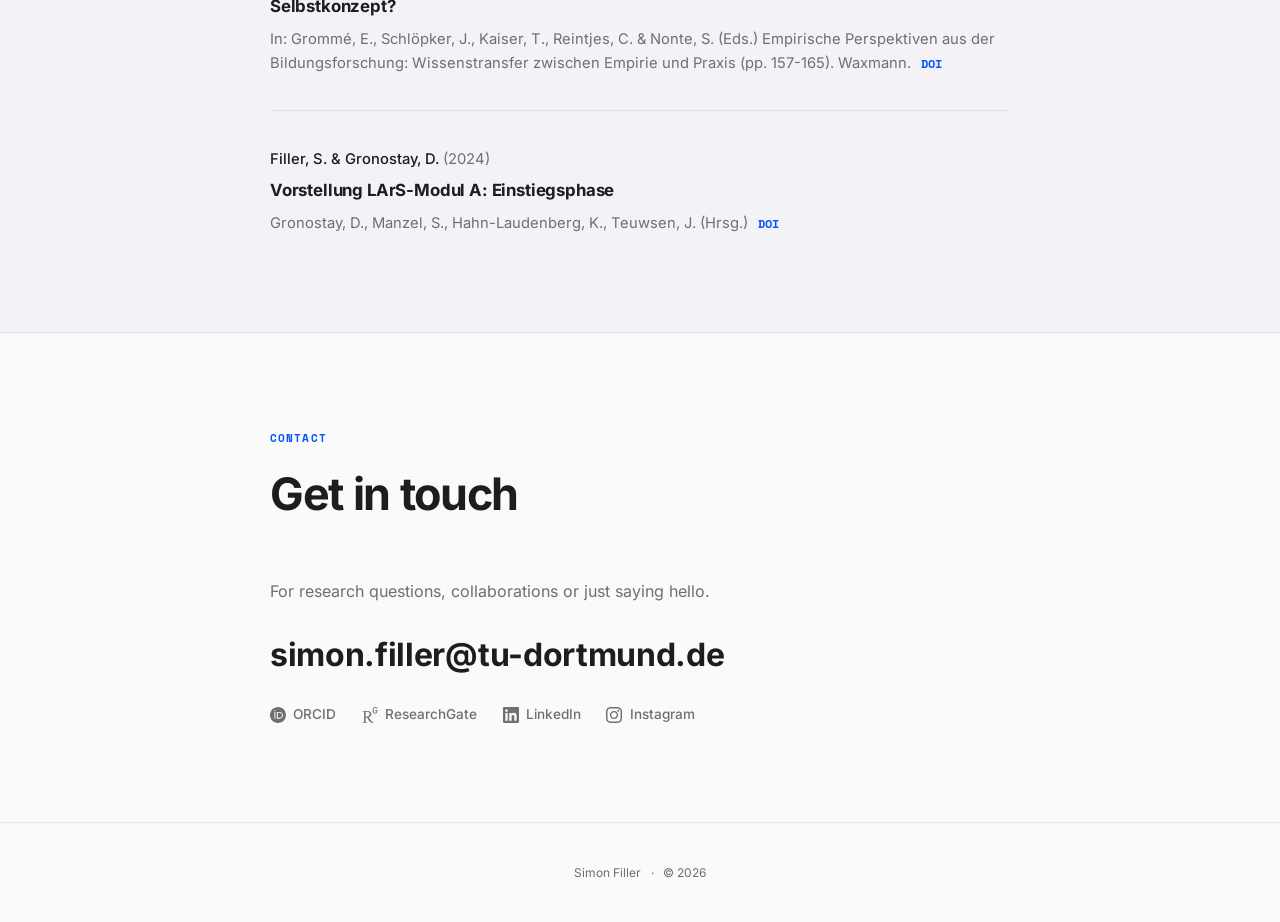
==== commit 9c2f8d41: "Akzent-Ring um Profilfoto entfernt Co-Authored-By: Claude Opus 5.5 <noreply@anthropic.com>" ====
--- a/index.html
+++ b/index.html
@@ -15,7 +15,7 @@
     <link rel="canonical" href="https://simonfiller.eu/">
     <link rel="icon" type="image/png" href="favicon.png">
     <link rel="stylesheet" href="fonts/fonts.css">
-    <link rel="stylesheet" href="style.css?v=9">
+    <link rel="stylesheet" href="style.css?v=10">
     <script type="application/ld+json">
     {
         "@context": "https://schema.org",
--- a/style.css
+++ b/style.css
@@ -131,13 +131,8 @@
 }
 @keyframes hero-in { from{opacity:0;transform:translateY(20px)} to{opacity:1;transform:translateY(0)} }
 
-.avatar-wrap { position:relative; }
-.avatar-wrap::before {
-    content:''; position:absolute; inset:-10px; border-radius:50%; border:1.5px solid var(--accent);
-    opacity:.35; transform:translate(10px, 8px);
-}
 .hero-avatar {
-    position:relative; display:block; width:220px; height:220px; border-radius:50%; object-fit:cover;
+    display:block; width:220px; height:220px; border-radius:50%; object-fit:cover;
     border:4px solid var(--surface); box-shadow:0 12px 40px var(--shadow-hover);
 }
 .hero-name { font-size:clamp(2.4rem, 6vw, 3.6rem); font-weight:800; letter-spacing:-.04em; line-height:1.05; margin-bottom:.6rem; }
@@ -165,7 +160,6 @@
     .hero-inner { grid-template-columns:1fr; }
     .avatar-wrap { grid-row:1; justify-self:start; }
     .hero-avatar { width:120px; height:120px; }
-    .avatar-wrap::before { inset:-7px; transform:translate(6px, 5px); }
     .hero-affiliation { display:inline-block; border-radius:1rem; }
 }
 @media(max-width:560px){
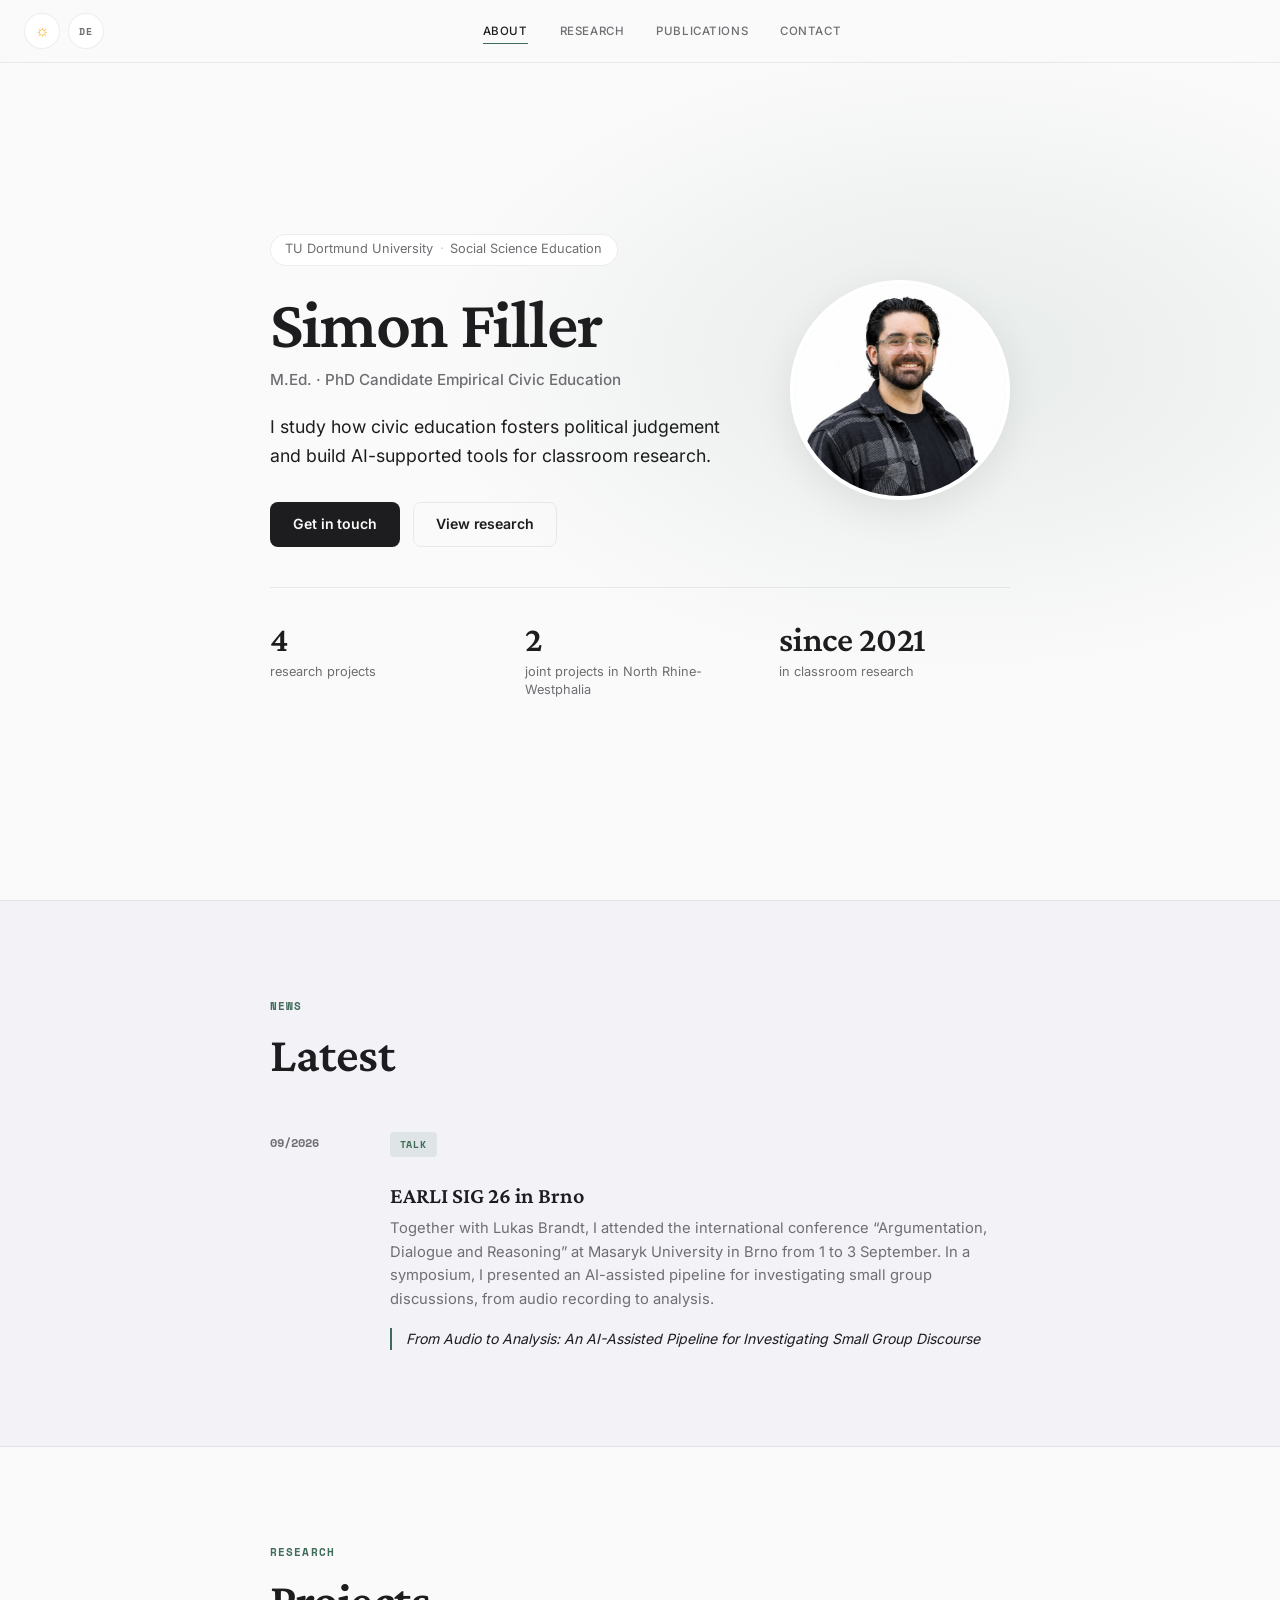
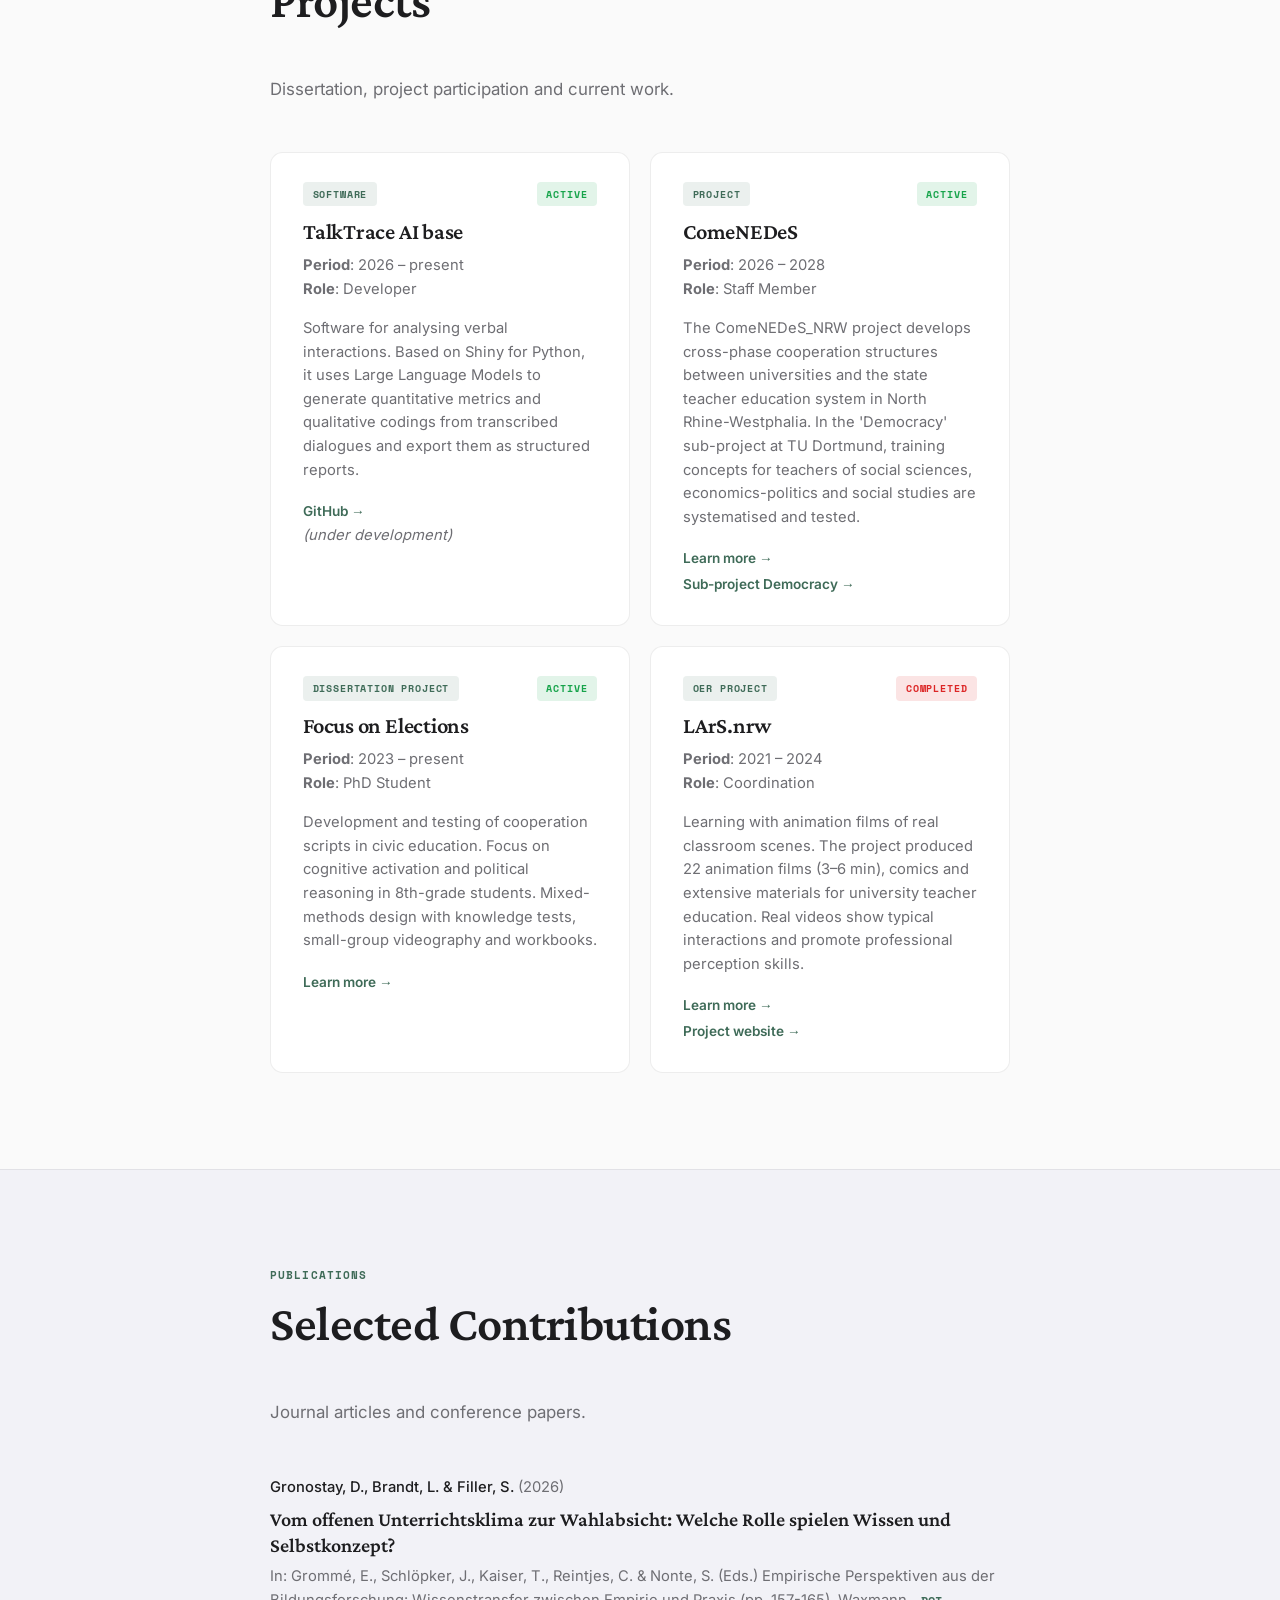
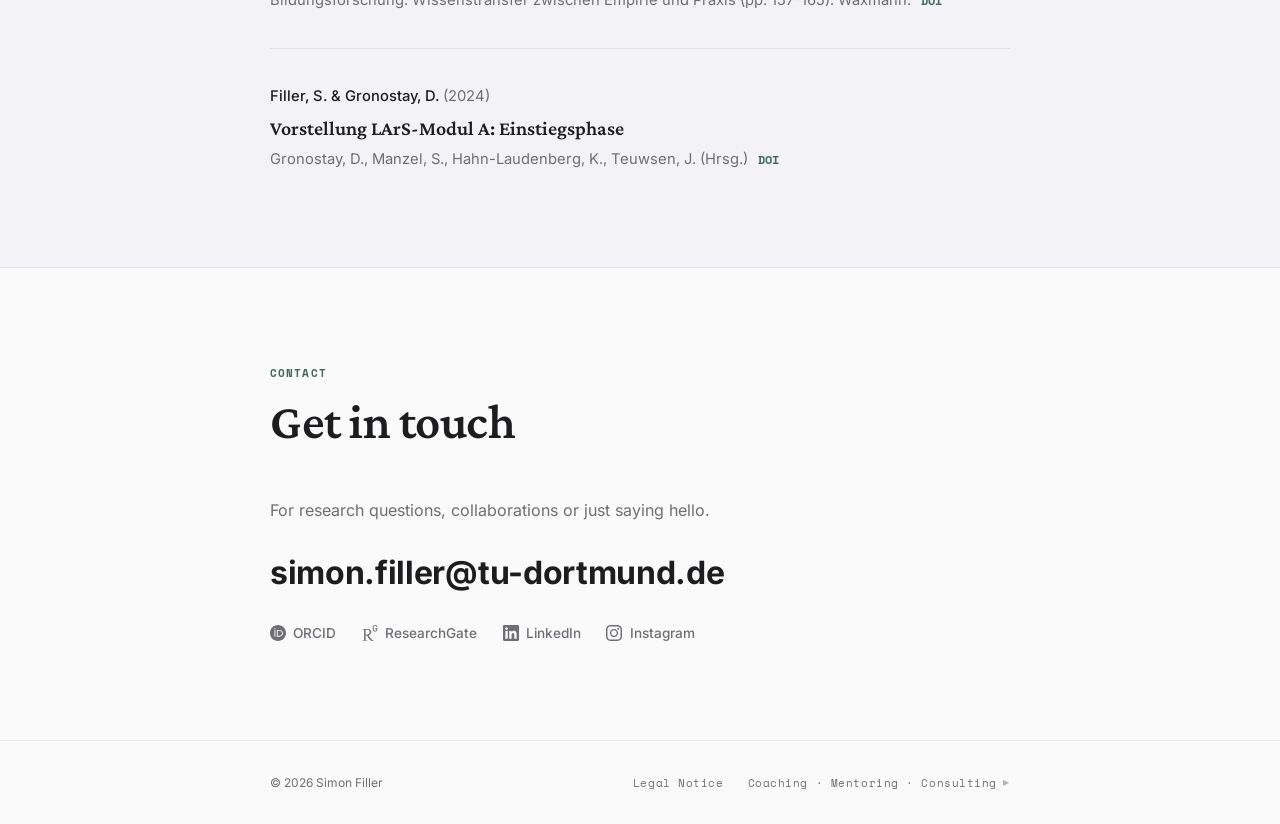
==== commit c36ed697: "Eigener Look: Salbeigruen, Serif-Ueberschriften, Links im Footer - Akzentfarbe Salbeigruen statt Bla" ====
--- a/index.html
+++ b/index.html
@@ -15,7 +15,7 @@
     <link rel="canonical" href="https://simonfiller.eu/">
     <link rel="icon" type="image/png" href="favicon.png">
     <link rel="stylesheet" href="fonts/fonts.css">
-    <link rel="stylesheet" href="style.css?v=10">
+    <link rel="stylesheet" href="style.css?v=11">
     <script type="application/ld+json">
     {
         "@context": "https://schema.org",
@@ -226,17 +226,14 @@
 </main>
 
 <footer class="page-footer">
-    <span>Simon Filler</span>
-    <span>·</span>
-    <span>&copy; 2026</span>
+    <div class="footer-inner">
+        <span>&copy; 2026 Simon Filler</span>
+        <nav class="footer-links">
+            <a href="impress.html" data-i18n="footer.impress">Impressum</a>
+            <a href="matrix.html"><span data-i18n="footer.rabbit_text">Coaching · Mentoring · Beratung</span><span class="rabbit-arrow">&#9654;</span></a>
+        </nav>
+    </div>
 </footer>
-
-<a href="impress.html" class="impress-link" data-i18n="footer.impress">Impressum</a>
-
-<a href="matrix.html" class="rabbit-hole">
-    <span class="rabbit-text" data-i18n="footer.rabbit_text">Coaching · Mentoring · Beratung</span>
-    <span class="rabbit-arrow">&#9654;</span>
-</a>
 
 <script src="i18n.js?v=5"></script>
 <script>
--- a/style.css
+++ b/style.css
@@ -9,15 +9,15 @@
     --text: #1d1d1f;
     --text-secondary: #6e6e73;
     --text-muted: #86868b;
-    --accent: #0055ff;
-    --accent-hover: #0044cc;
-    --accent-bg: rgba(0,85,255,0.07);
+    --accent: #3f6b58;
+    --accent-hover: #2c5040;
+    --accent-bg: rgba(63,107,88,0.1);
     --divider: rgba(0,0,0,0.07);
     --shadow: rgba(0,0,0,0.04);
     --shadow-hover: rgba(0,0,0,0.08);
     --nav-bg: rgba(250,250,250,0.85);
     --ring: rgba(0,0,0,0.06);
-    --moon:#fff; /* unused in nav */
+    --serif:'Crimson Pro', Georgia, serif;
     font-size:16px;
 }
 
@@ -30,9 +30,9 @@
     --text: #f5f5f7;
     --text-secondary: #86868b;
     --text-muted: #a0a0a5;
-    --accent: #2997ff;
-    --accent-hover: #4dabff;
-    --accent-bg: rgba(41,151,255,0.12);
+    --accent: #8fc1a9;
+    --accent-hover: #aed4c1;
+    --accent-bg: rgba(143,193,169,0.12);
     --divider: rgba(255,255,255,0.07);
     --shadow: rgba(0,0,0,0.3);
     --shadow-hover: rgba(0,0,0,0.5);
@@ -116,7 +116,7 @@
     font-size:.7rem; font-weight:700; text-transform:uppercase; letter-spacing:.1em; color:var(--accent); margin-bottom:.8rem;
 }
 .section-title {
-    font-size:clamp(1.8rem, 4vw, 2.8rem); font-weight:700; letter-spacing:-.03em; margin-bottom:3rem;
+    font-family:var(--serif); font-size:clamp(2.1rem, 4.5vw, 3.1rem); font-weight:600; letter-spacing:-.01em; line-height:1.1; margin-bottom:3rem;
 }
 .section-subtitle { color:var(--text-secondary); font-size:1.05rem; line-height:1.65; margin-bottom:3rem; max-width:520px; }
 
@@ -135,7 +135,7 @@
     display:block; width:220px; height:220px; border-radius:50%; object-fit:cover;
     border:4px solid var(--surface); box-shadow:0 12px 40px var(--shadow-hover);
 }
-.hero-name { font-size:clamp(2.4rem, 6vw, 3.6rem); font-weight:800; letter-spacing:-.04em; line-height:1.05; margin-bottom:.6rem; }
+.hero-name { font-family:var(--serif); font-size:clamp(2.9rem, 7vw, 4.3rem); font-weight:600; letter-spacing:-.015em; line-height:1; margin-bottom:.6rem; }
 .hero-role { font-size:.95rem; font-weight:500; color:var(--text-secondary); margin-bottom:1.2rem; }
 .hero-bio  { font-size:1.1rem; color:var(--text); line-height:1.65; margin-bottom:2rem; max-width:30em; }
 
@@ -153,7 +153,7 @@
     padding-top:2rem; border-top:1px solid var(--divider);
 }
 .hero-stats li { display:flex; flex-direction:column; gap:.25rem; }
-.hero-stats strong { font-size:clamp(1.4rem, 3vw, 1.9rem); font-weight:800; letter-spacing:-.03em; line-height:1.1; }
+.hero-stats strong { font-family:var(--serif); font-size:clamp(1.7rem, 3.5vw, 2.2rem); font-weight:600; letter-spacing:-.01em; line-height:1.1; }
 .hero-stats span { font-size:.8rem; color:var(--text-secondary); line-height:1.4; }
 
 @media(max-width:720px){
@@ -165,7 +165,7 @@
 @media(max-width:560px){
     .hero-stats { grid-template-columns:1fr; gap:.9rem; }
     .hero-stats li { flex-direction:row; align-items:baseline; gap:.6rem; }
-    .hero-stats strong { font-size:1.3rem; white-space:nowrap; }
+    .hero-stats strong { font-size:1.5rem; white-space:nowrap; }
     .hero-stats span { font-size:.85rem; }
 }
 
@@ -212,7 +212,7 @@
 html.dark .research-status--ended {
     color:#f87171; background:rgba(248,113,113,0.15);
 }
-.research-heading { font-size:1.15rem; font-weight:700; margin-bottom:.5rem; letter-spacing:-.01em; }
+.research-heading { font-family:var(--serif); font-size:1.4rem; font-weight:600; line-height:1.2; margin-bottom:.5rem; letter-spacing:-.01em; }
 .research-body { font-size:.92rem; color:var(--text-secondary); line-height:1.6; margin-bottom:1rem; hyphens:auto; -webkit-hyphens:auto; overflow-wrap:break-word; }
 .research-link { font-size:.85rem; font-weight:600; color:var(--accent); text-decoration:none; transition:color .2s; }
 .research-link:hover { color:var(--accent-hover); }
@@ -222,7 +222,7 @@
 .news-item { display:grid; grid-template-columns:6rem 1fr; gap:1.5rem; padding-bottom:2.2rem; border-bottom:1px solid var(--divider); }
 .news-item:last-child { border:none; padding-bottom:0; }
 .news-date { font-family:'Space Mono', monospace; font-size:.75rem; font-weight:700; color:var(--text-secondary); padding-top:.15rem; }
-.news-heading { font-size:1.15rem; font-weight:700; letter-spacing:-.01em; margin:.8rem 0 .5rem; }
+.news-heading { font-family:var(--serif); font-size:1.4rem; font-weight:600; line-height:1.2; margin:.8rem 0 .5rem; }
 .news-body { font-size:.92rem; color:var(--text-secondary); line-height:1.6; margin-bottom:1rem; }
 .news-talk { font-size:.88rem; font-style:italic; color:var(--text); border-left:2px solid var(--accent); padding-left:.9rem; }
 @media(max-width:560px){ .news-item { grid-template-columns:1fr; gap:.6rem; } }
@@ -236,7 +236,7 @@
 .pub-meta-line { margin-bottom:.4rem; }
 .pub-authors { font-weight:500; color:var(--text); }
 .pub-year { color:var(--text-secondary); }
-.pub-title { font-weight:700; font-size:1.05rem; letter-spacing:-.01em; margin:.4rem 0; }
+.pub-title { font-family:var(--serif); font-weight:600; font-size:1.25rem; line-height:1.3; margin:.4rem 0; }
 .pub-venue { color:var(--text-secondary); }
 .pub-doi { display:inline-block; margin-left:.4rem; font-family:'Space Mono', monospace; font-size:.72rem; font-weight:700; color:var(--accent); text-decoration:none; transition:color .2s; }
 .pub-doi:hover { color:var(--accent-hover); text-decoration:underline; }
@@ -266,32 +266,16 @@
 
 /* ─── Footer ─── */
 .page-footer {
-    text-align:center; padding:2.5rem 1.5rem; font-size:.75rem; color:var(--text-secondary);
-    display:flex; justify-content:center; gap:.6rem; border-top:1px solid var(--divider);
-    transition:border-color .3s;
-}
-
-/* ─── Rabbit Hole ─── */
-.rabbit-hole {
-    position:fixed; bottom:1.2rem; right:1.2rem; z-index:200;
-    display:flex; align-items:center; gap:.4rem;
-    padding:.4rem .8rem; background:transparent; border:1px solid var(--divider); border-radius:.4rem;
-    color:var(--text-secondary); font-size:.7rem; font-weight:400; text-decoration:none; letter-spacing:.05em;
-    transition:all .3s ease; font-family:'Space Mono', monospace;
-    animation:rabbit-in .8s cubic-bezier(.22,1,.36,1) 1.2s both;
-}
-.impress-link {
-    position:fixed; bottom:1.2rem; left:1.2rem; z-index:200;
-    display:flex; align-items:center; gap:.4rem;
-    padding:.4rem .8rem; background:transparent; border:1px solid var(--divider); border-radius:.4rem;
-    color:var(--text-secondary); font-size:.7rem; font-weight:400; text-decoration:none; letter-spacing:.05em;
-    transition:all .3s ease; font-family:'Space Mono', monospace;
-    animation:impress-in .8s cubic-bezier(.22,1,.36,1) 1.2s both;
-}
-@keyframes rabbit-in { from{opacity:0;transform:translateY(10px)} to{opacity:1;transform:translateY(0)} }
-@keyframes impress-in { from{opacity:0;transform:translateY(10px)} to{opacity:1;transform:translateY(0)} }
-.rabbit-hole:hover { color:var(--text); border-color:var(--text-secondary); }
-.impress-link:hover { color:var(--text); border-color:var(--text-secondary); }
+    border-top:1px solid var(--divider); padding:2rem 1.5rem; display:flex; justify-content:center;
+    font-size:.75rem; color:var(--text-secondary); transition:border-color .3s;
+}
+.footer-inner { width:100%; max-width:740px; display:flex; justify-content:space-between; align-items:center; gap:1rem 2rem; flex-wrap:wrap; }
+.footer-links { display:flex; gap:1.5rem; flex-wrap:wrap; }
+.footer-links a {
+    display:inline-flex; align-items:center; gap:.4rem; font-family:'Space Mono', monospace; font-size:.7rem; letter-spacing:.05em;
+    color:var(--text-secondary); text-decoration:none; transition:color .3s;
+}
+.footer-links a:hover { color:var(--text); }
 .rabbit-arrow { font-size:.5rem; opacity:.5; }
 
 /* ─── Scroll-Reveal ─── */
@@ -309,8 +293,6 @@
     .nav-link { font-size:.65rem; }
     .section-subtitle, .hero-bio { font-size:.95rem; }
     .services-grid { grid-template-columns:1fr; }
-    .rabbit-hole { bottom:1rem; right:1rem; padding:.45rem .8rem; font-size:.7rem; }
-    .impress-link { bottom:1rem; left:1rem; padding:.45rem .8rem; font-size:.7rem; }
     .theme-toggle { width:32px; height:32px; }
     .theme-toggle .icon-sun, .theme-toggle .icon-moon { font-size:14px; }
 }
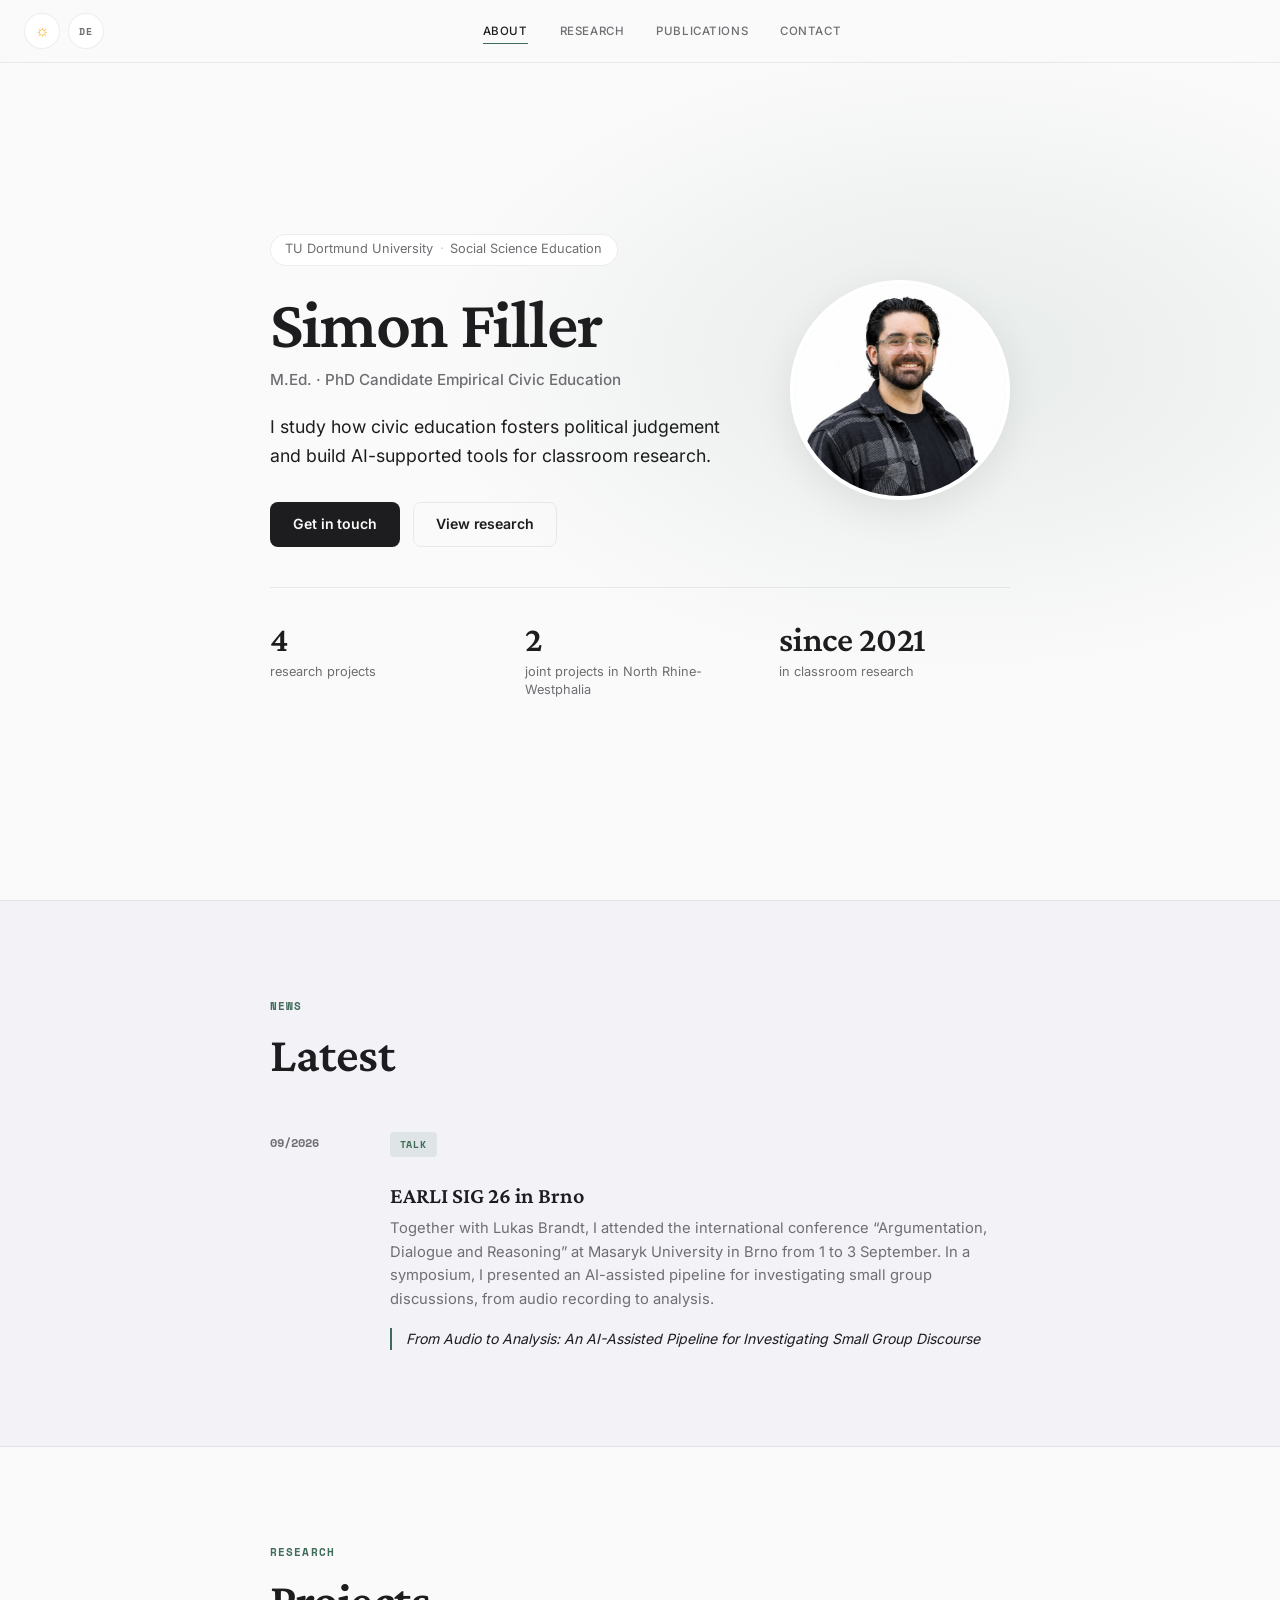
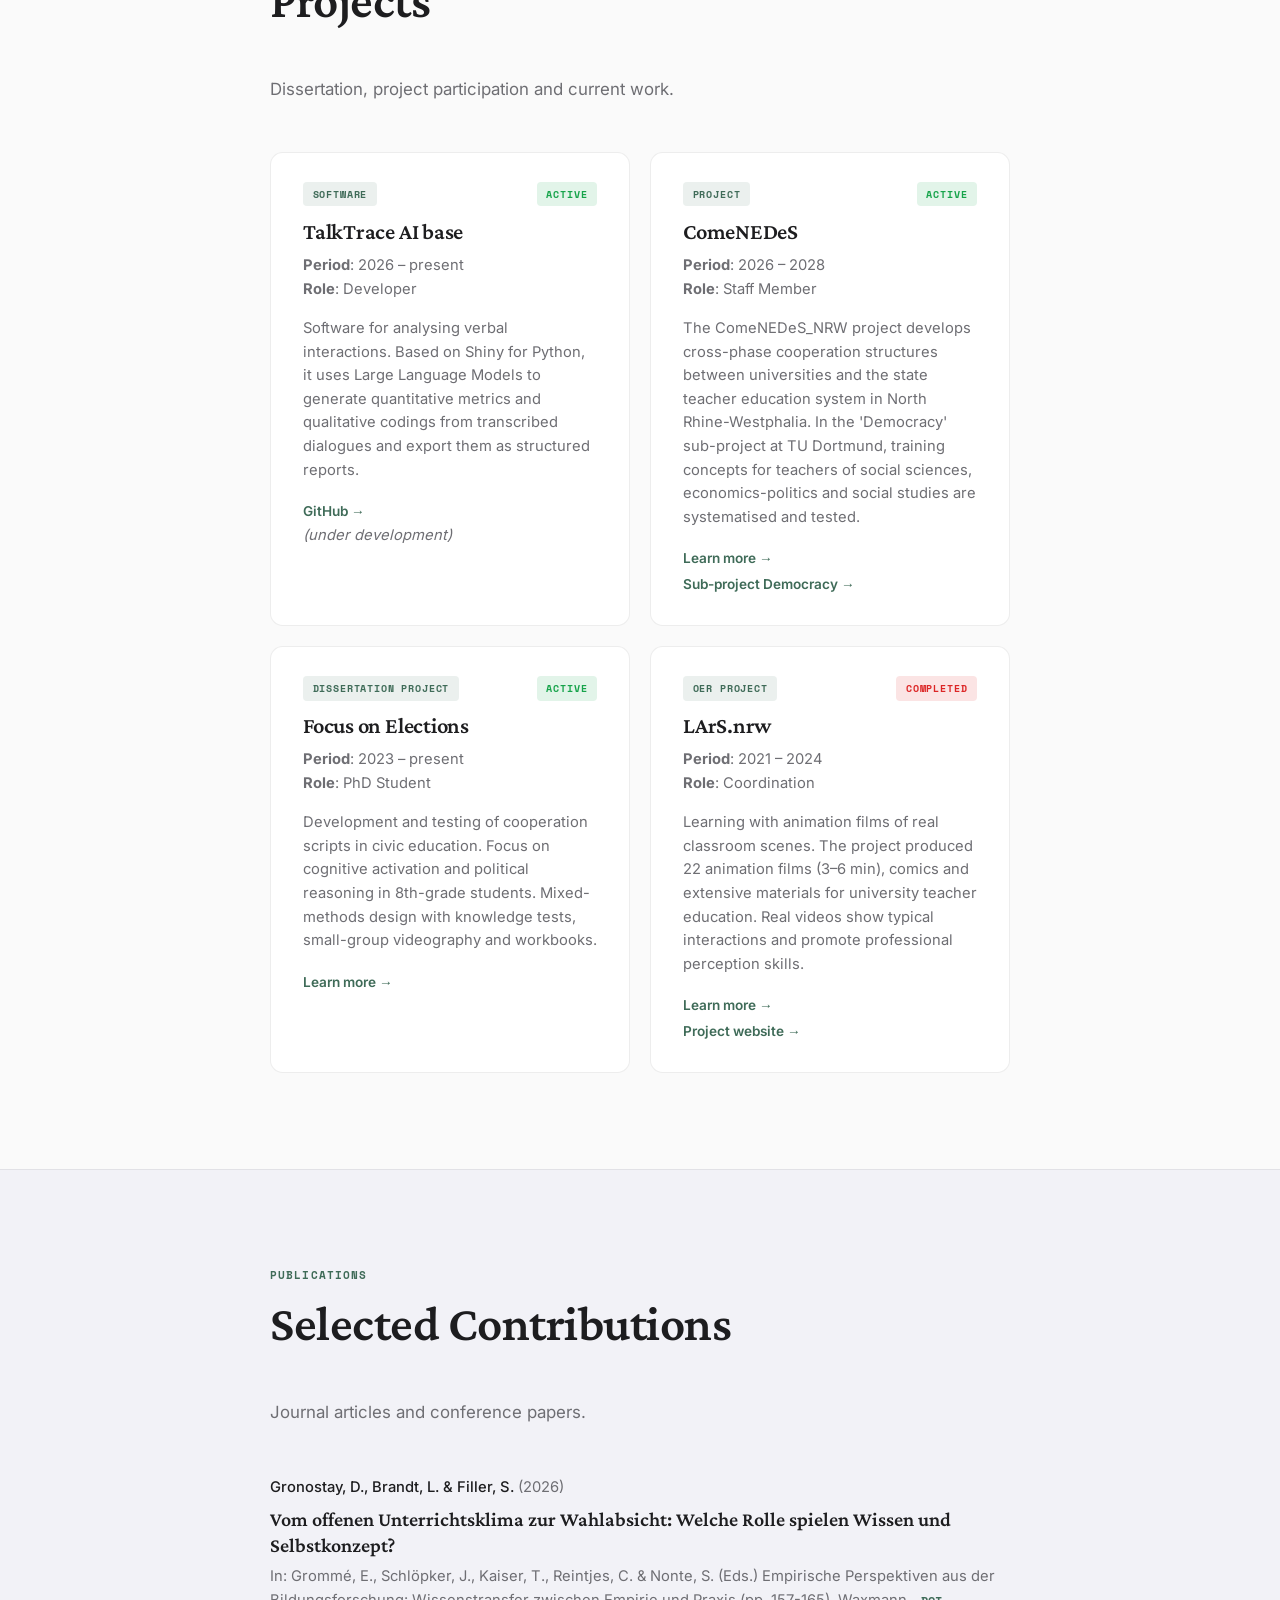
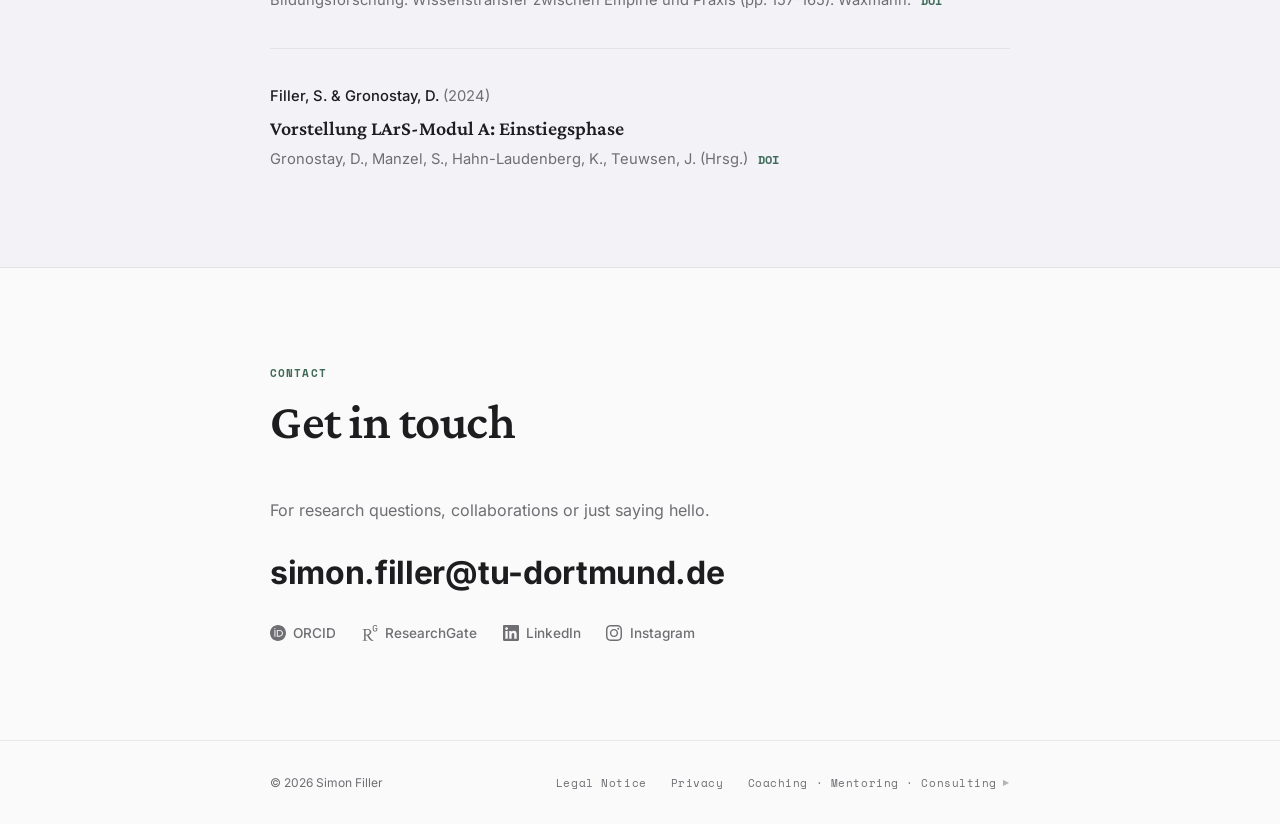
==== commit 0a635d8d: "Datenschutzerklaerung ergaenzt und verlinkt - datenschutz.html im Stil des Impressums (Hosting GitHu" ====
--- a/index.html
+++ b/index.html
@@ -230,12 +230,13 @@
         <span>&copy; 2026 Simon Filler</span>
         <nav class="footer-links">
             <a href="impress.html" data-i18n="footer.impress">Impressum</a>
+            <a href="datenschutz.html" data-i18n="footer.privacy">Datenschutz</a>
             <a href="matrix.html"><span data-i18n="footer.rabbit_text">Coaching · Mentoring · Beratung</span><span class="rabbit-arrow">&#9654;</span></a>
         </nav>
     </div>
 </footer>
 
-<script src="i18n.js?v=5"></script>
+<script src="i18n.js?v=6"></script>
 <script>
 const toggle = document.getElementById('theme-toggle');
 const root = document.documentElement;
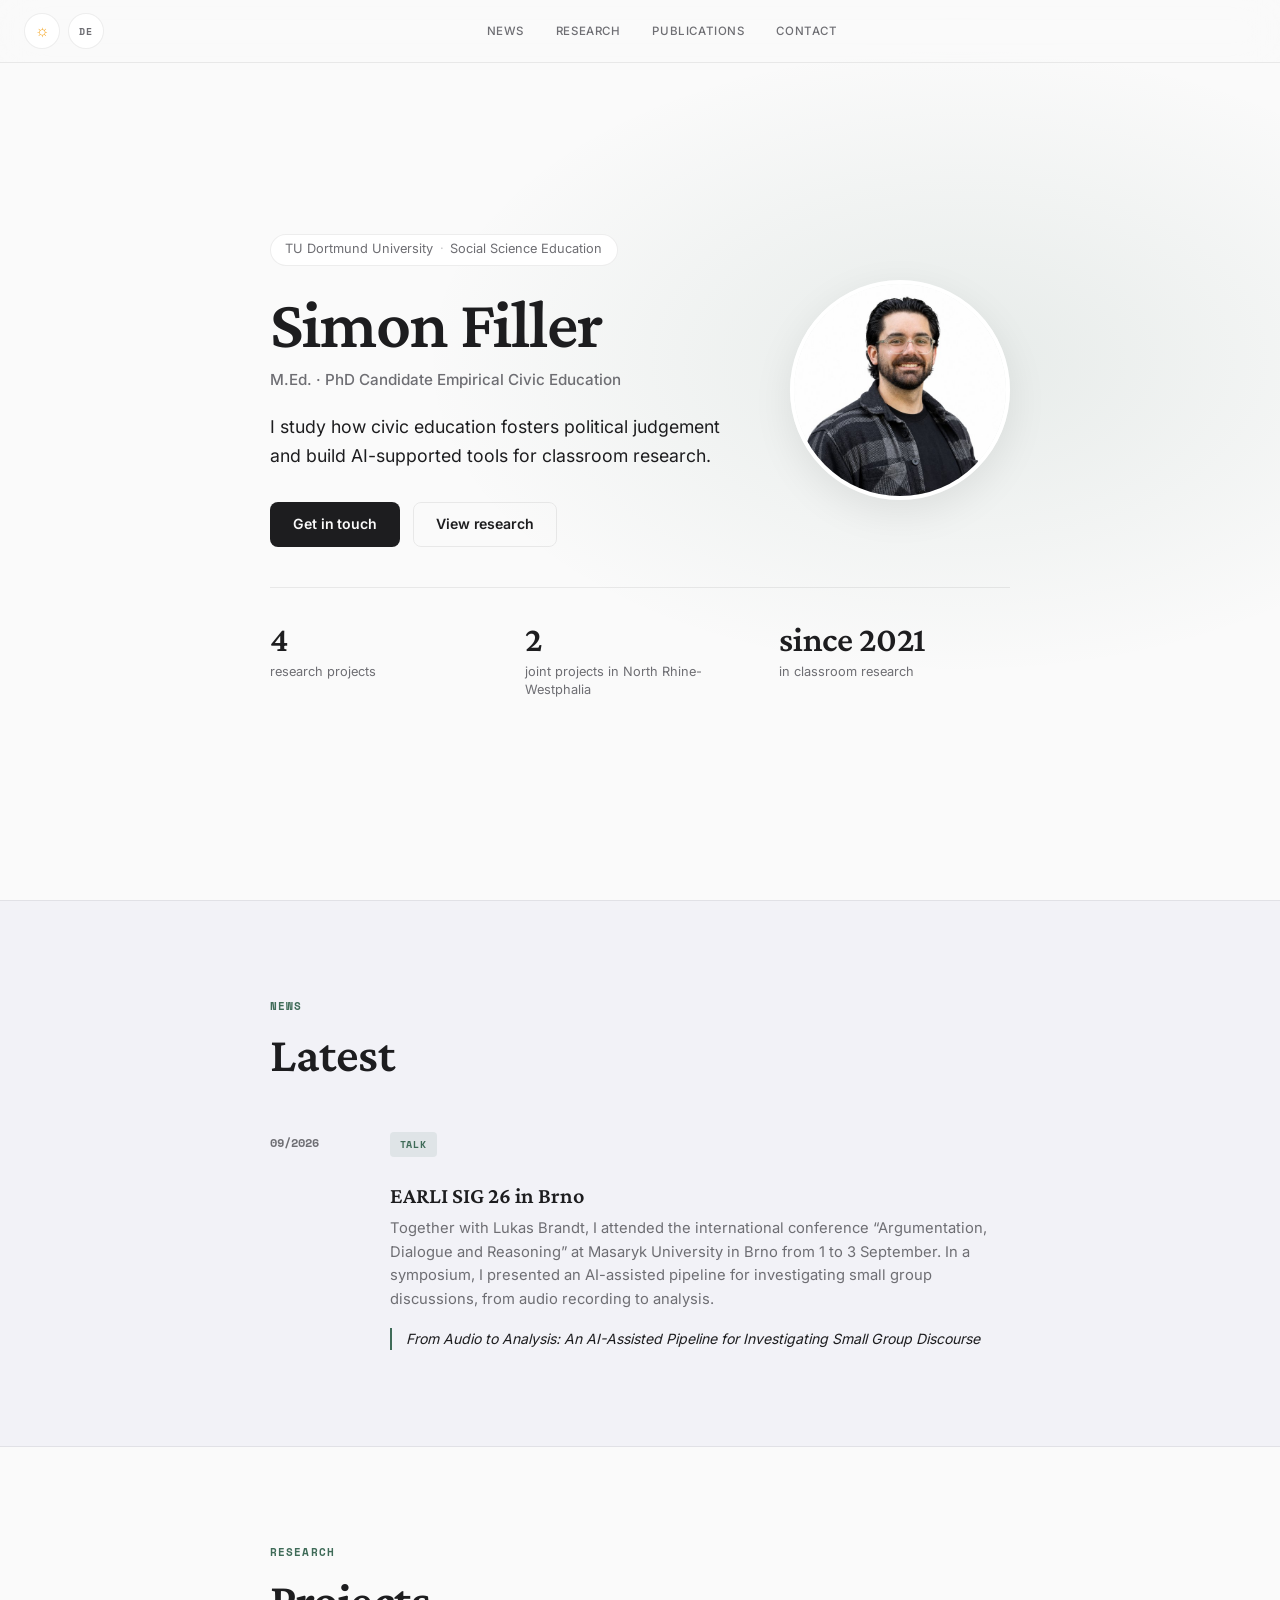
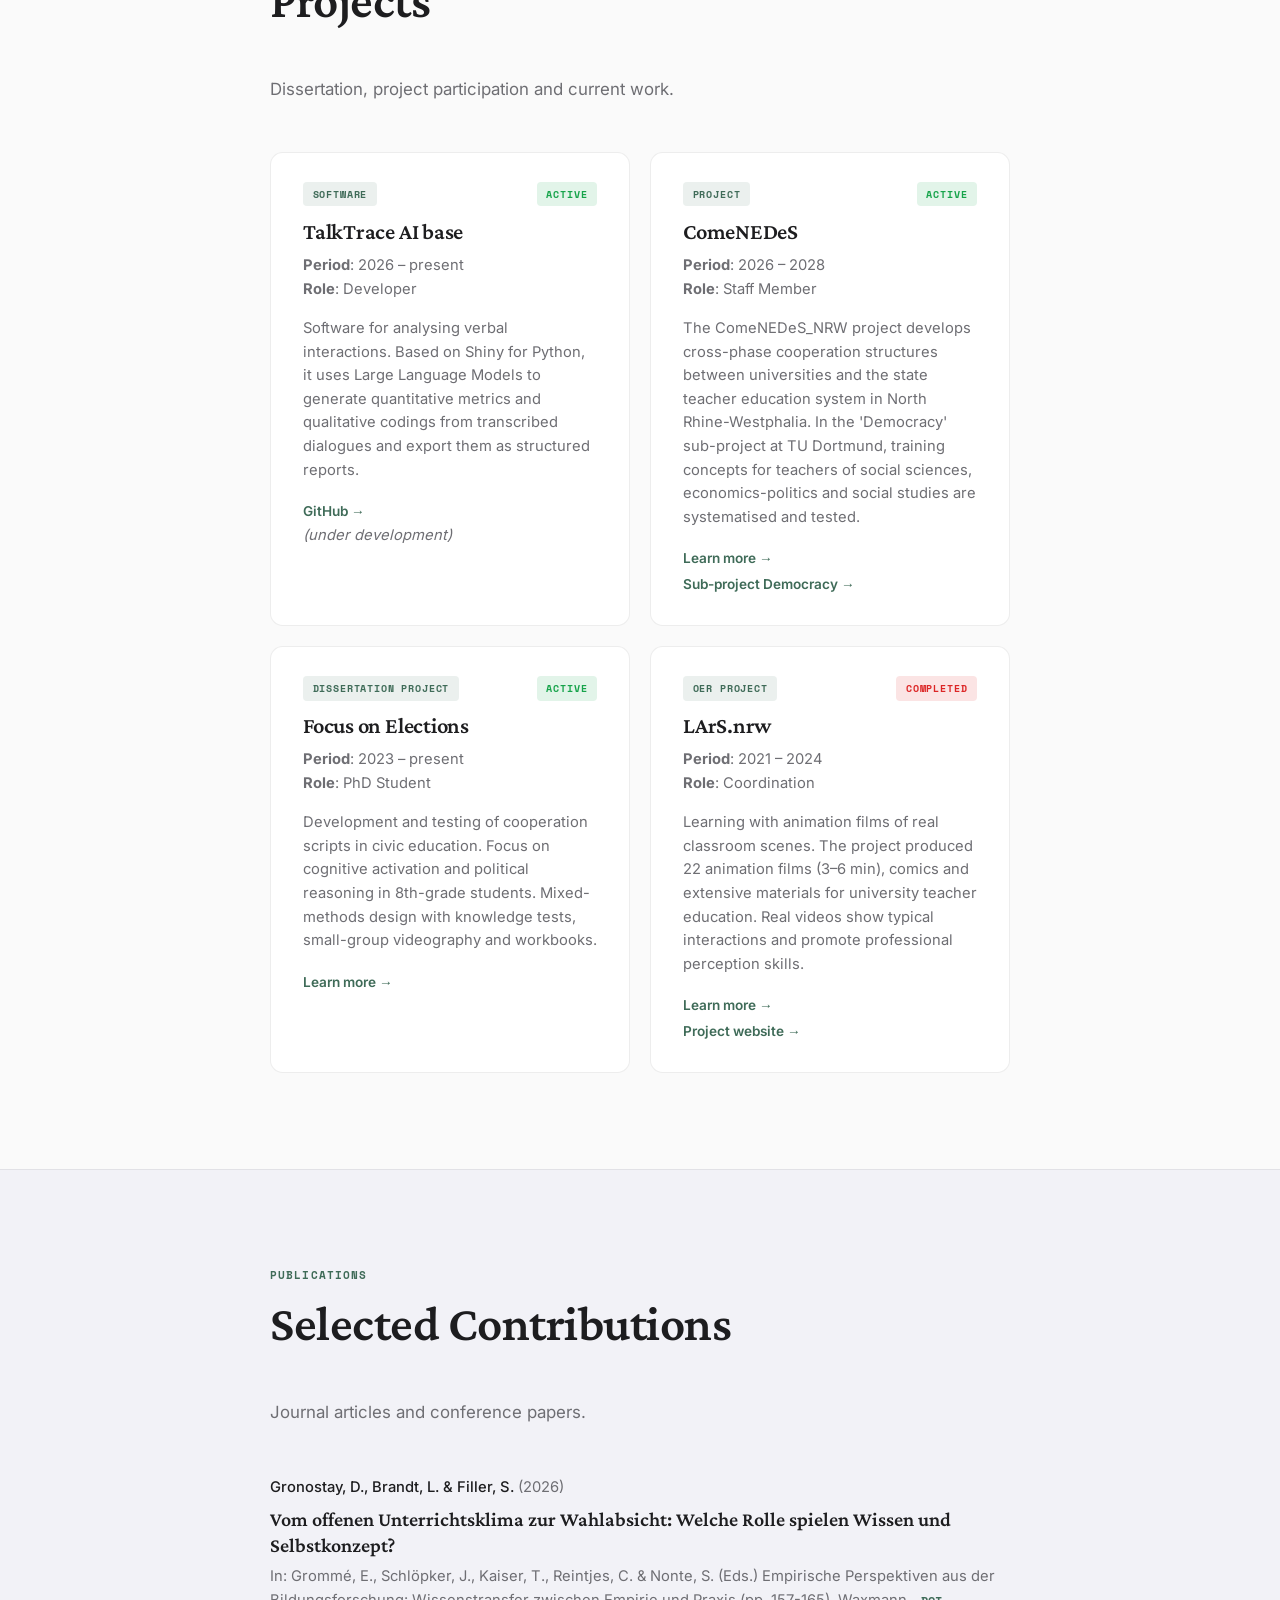
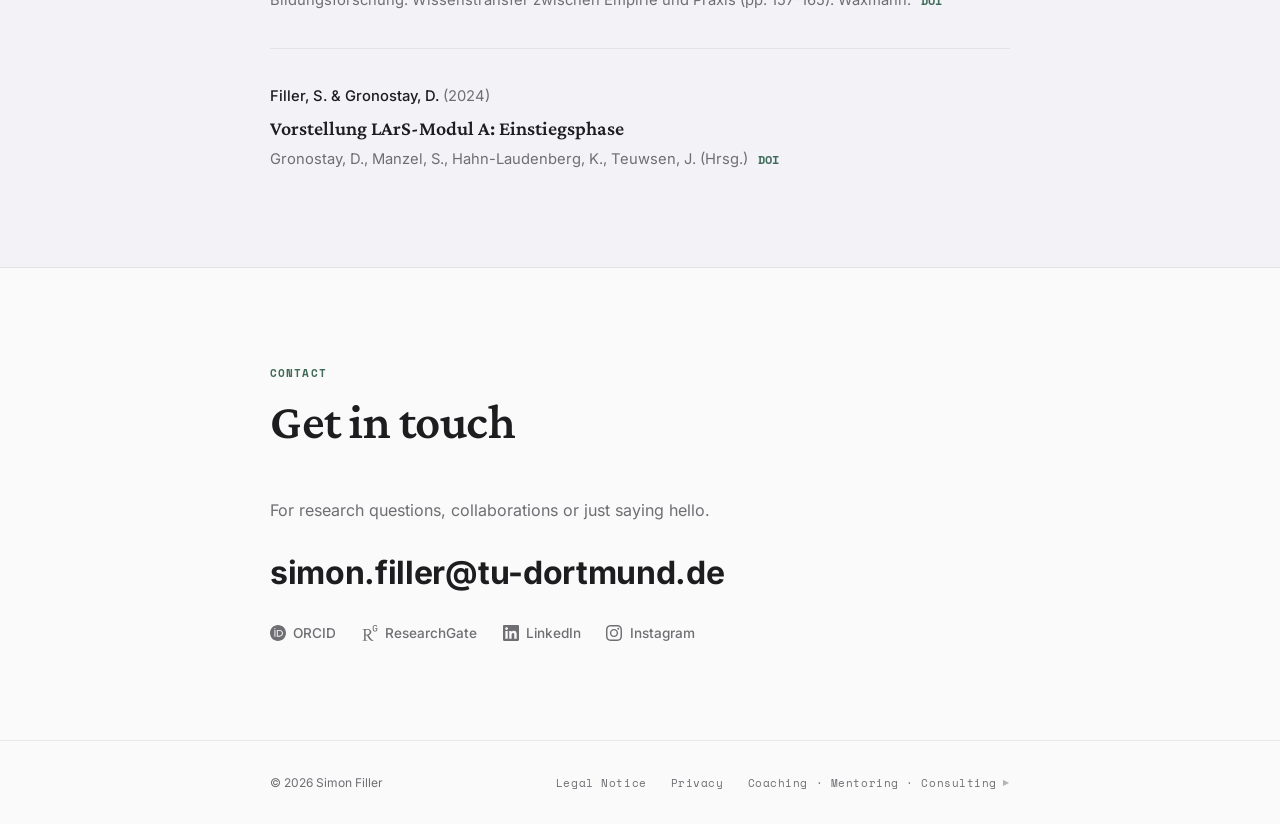
==== commit 9dedd2c5: "robots.txt, sitemap.xml, 404-Seite, Font-Preload, Fokus-Stile, Aktuelles in Navigation - robots.txt " ====
--- a/index.html
+++ b/index.html
@@ -14,8 +14,10 @@
     <meta name="twitter:card" content="summary">
     <link rel="canonical" href="https://simonfiller.eu/">
     <link rel="icon" type="image/png" href="favicon.png">
+    <link rel="preload" href="fonts/inter.woff2" as="font" type="font/woff2" crossorigin>
+    <link rel="preload" href="fonts/crimson-pro.woff2" as="font" type="font/woff2" crossorigin>
     <link rel="stylesheet" href="fonts/fonts.css">
-    <link rel="stylesheet" href="style.css?v=11">
+    <link rel="stylesheet" href="style.css?v=12">
     <script type="application/ld+json">
     {
         "@context": "https://schema.org",
@@ -61,7 +63,7 @@
         <button class="lang-toggle" data-lang-toggle aria-label="Sprache wechseln">EN</button>
     </div>
     <div class="nav-links">
-        <a href="#about" class="nav-link" data-i18n="nav.about">Über</a>
+        <a href="#news" class="nav-link" data-i18n="nav.news">Aktuelles</a>
         <a href="#research" class="nav-link" data-i18n="nav.research">Forschung</a>
         <a href="#publications" class="nav-link" data-i18n="nav.publications">Publikationen</a>
         <a href="#contact" class="nav-link" data-i18n="nav.contact">Kontakt</a>
@@ -236,7 +238,7 @@
     </div>
 </footer>
 
-<script src="i18n.js?v=6"></script>
+<script src="i18n.js?v=7"></script>
 <script>
 const toggle = document.getElementById('theme-toggle');
 const root = document.documentElement;
@@ -271,18 +273,24 @@
 
 // Aktiver Nav-Link und Nav-Schatten
 const nav = document.querySelector('.top-nav');
-const navLinks = document.querySelectorAll('.nav-link');
+const navList = document.querySelector('.nav-links');
+const navLinks = [...navList.querySelectorAll('.nav-link')];
 const sections = [...document.querySelectorAll('main > section[id]')];
+let activeLink;
 
 function onScroll() {
     nav.classList.toggle('scrolled', window.scrollY > 8);
     const atBottom = window.innerHeight + window.scrollY >= document.documentElement.scrollHeight - 2;
     const current = atBottom ? sections.at(-1) : sections.filter((s) => s.getBoundingClientRect().top <= window.innerHeight * 0.45).at(-1);
+    const target = navLinks.find((a) => current && a.getAttribute('href') === '#' + current.id);
+    if (target === activeLink) return;
+    activeLink = target;
     navLinks.forEach((a) => {
-        const on = !!current && a.getAttribute('href') === '#' + current.id;
-        a.classList.toggle('active', on);
-        if (on) a.setAttribute('aria-current', 'true'); else a.removeAttribute('aria-current');
+        a.classList.toggle('active', a === target);
+        if (a === target) a.setAttribute('aria-current', 'true'); else a.removeAttribute('aria-current');
     });
+    // Auf schmalen Screens scrollt die Linkleiste den aktiven Link ins Bild
+    navList.scrollTo({ left: target ? target.offsetLeft - navList.offsetLeft - 8 : 0, behavior: 'smooth' });
 }
 window.addEventListener('scroll', onScroll, { passive: true });
 onScroll();
--- a/style.css
+++ b/style.css
@@ -49,6 +49,9 @@
     transition:background .4s ease, color .4s ease;
 }
 
+/* ─── Fokus ─── */
+:where(a, button, input):focus-visible { outline:2px solid var(--accent); outline-offset:3px; }
+
 /* ─── Navigation ─── */
 .nav-left { display:flex; align-items:center; gap:.5rem; }
 .nav-spacer { width:36px; }
@@ -289,8 +292,12 @@
     .hero { padding:6.5rem 1.2rem 4rem; }
     .top-nav { padding:.8rem 1rem; }
     .nav-spacer { display:none; }
-    .nav-links { gap:.9rem; }
-    .nav-link { font-size:.65rem; }
+    .nav-links {
+        min-width:0; gap:1rem; margin:0 0 -6px .75rem; padding:0 1.5rem 6px 0; overflow-x:auto; scrollbar-width:none;
+        -webkit-mask-image:linear-gradient(90deg, #000 88%, transparent); mask-image:linear-gradient(90deg, #000 88%, transparent);
+    }
+    .nav-links::-webkit-scrollbar { display:none; }
+    .nav-link { font-size:.65rem; white-space:nowrap; flex-shrink:0; }
     .section-subtitle, .hero-bio { font-size:.95rem; }
     .services-grid { grid-template-columns:1fr; }
     .theme-toggle { width:32px; height:32px; }
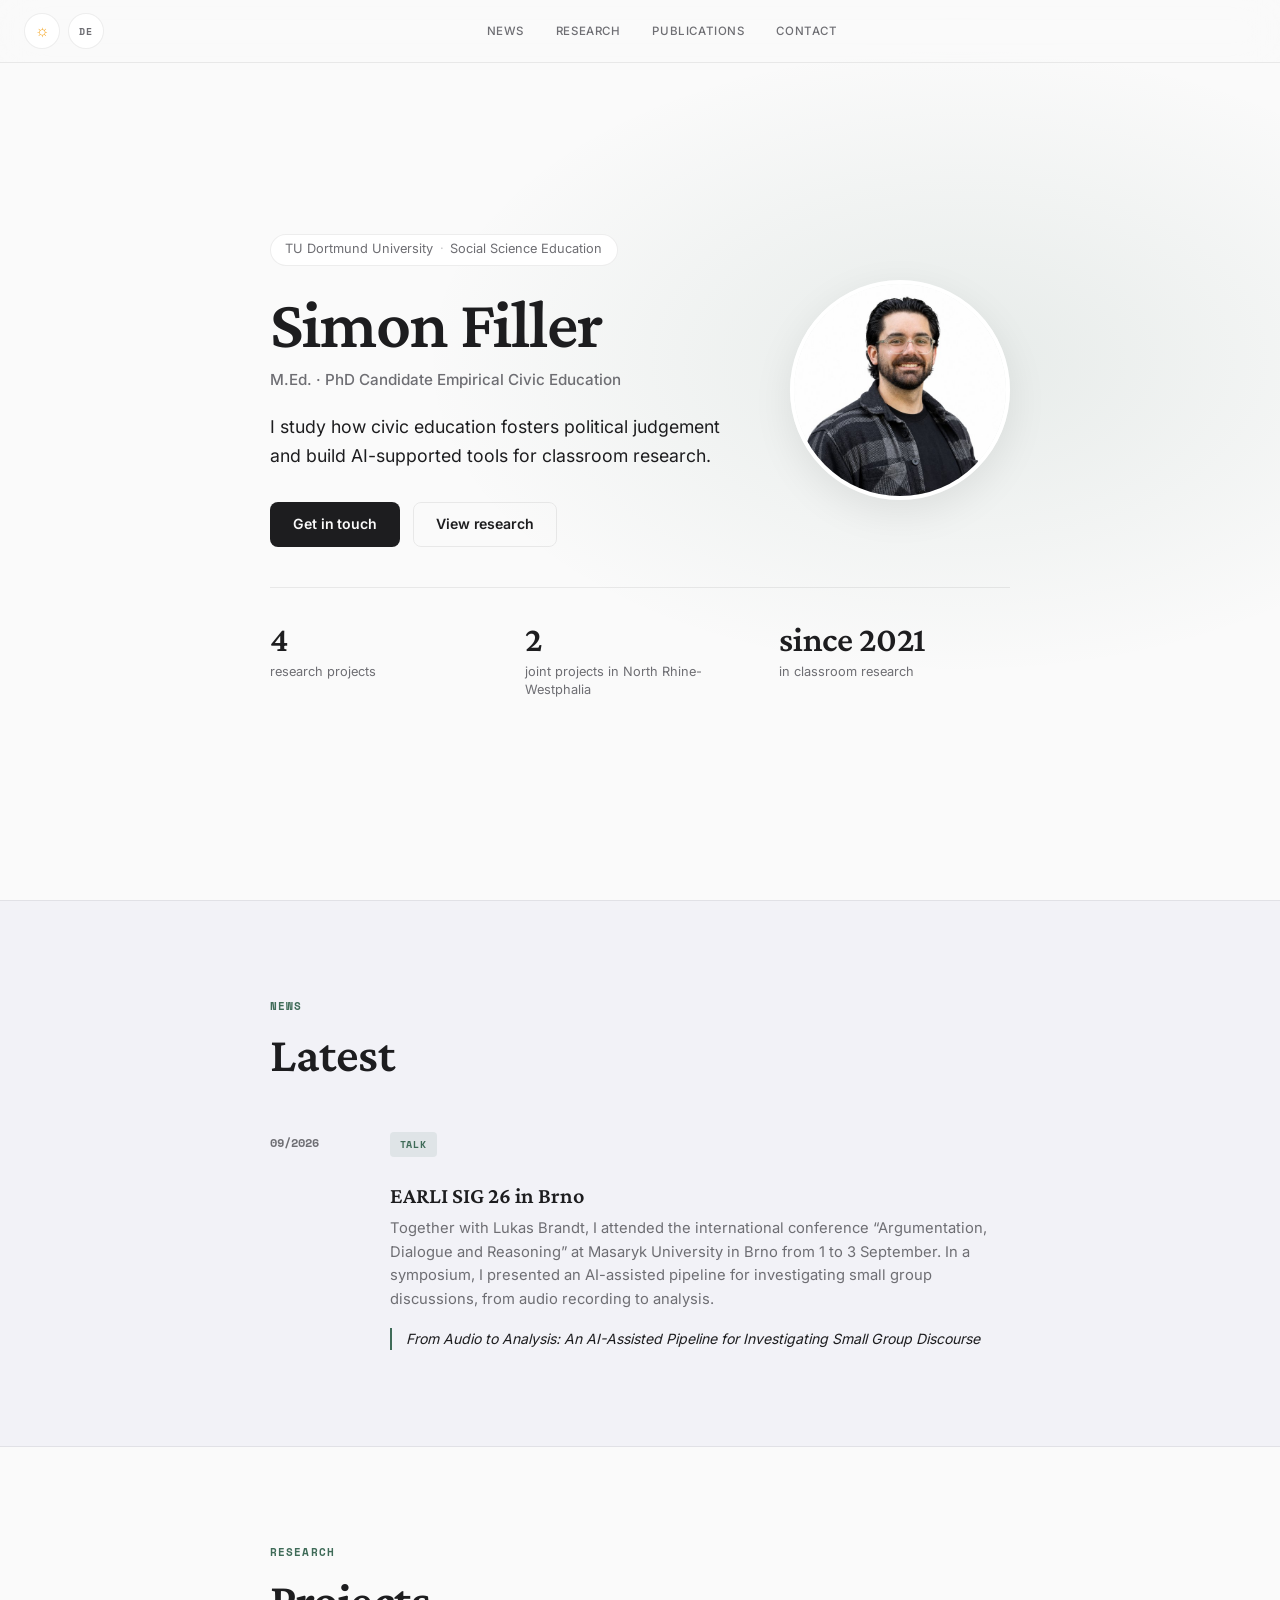
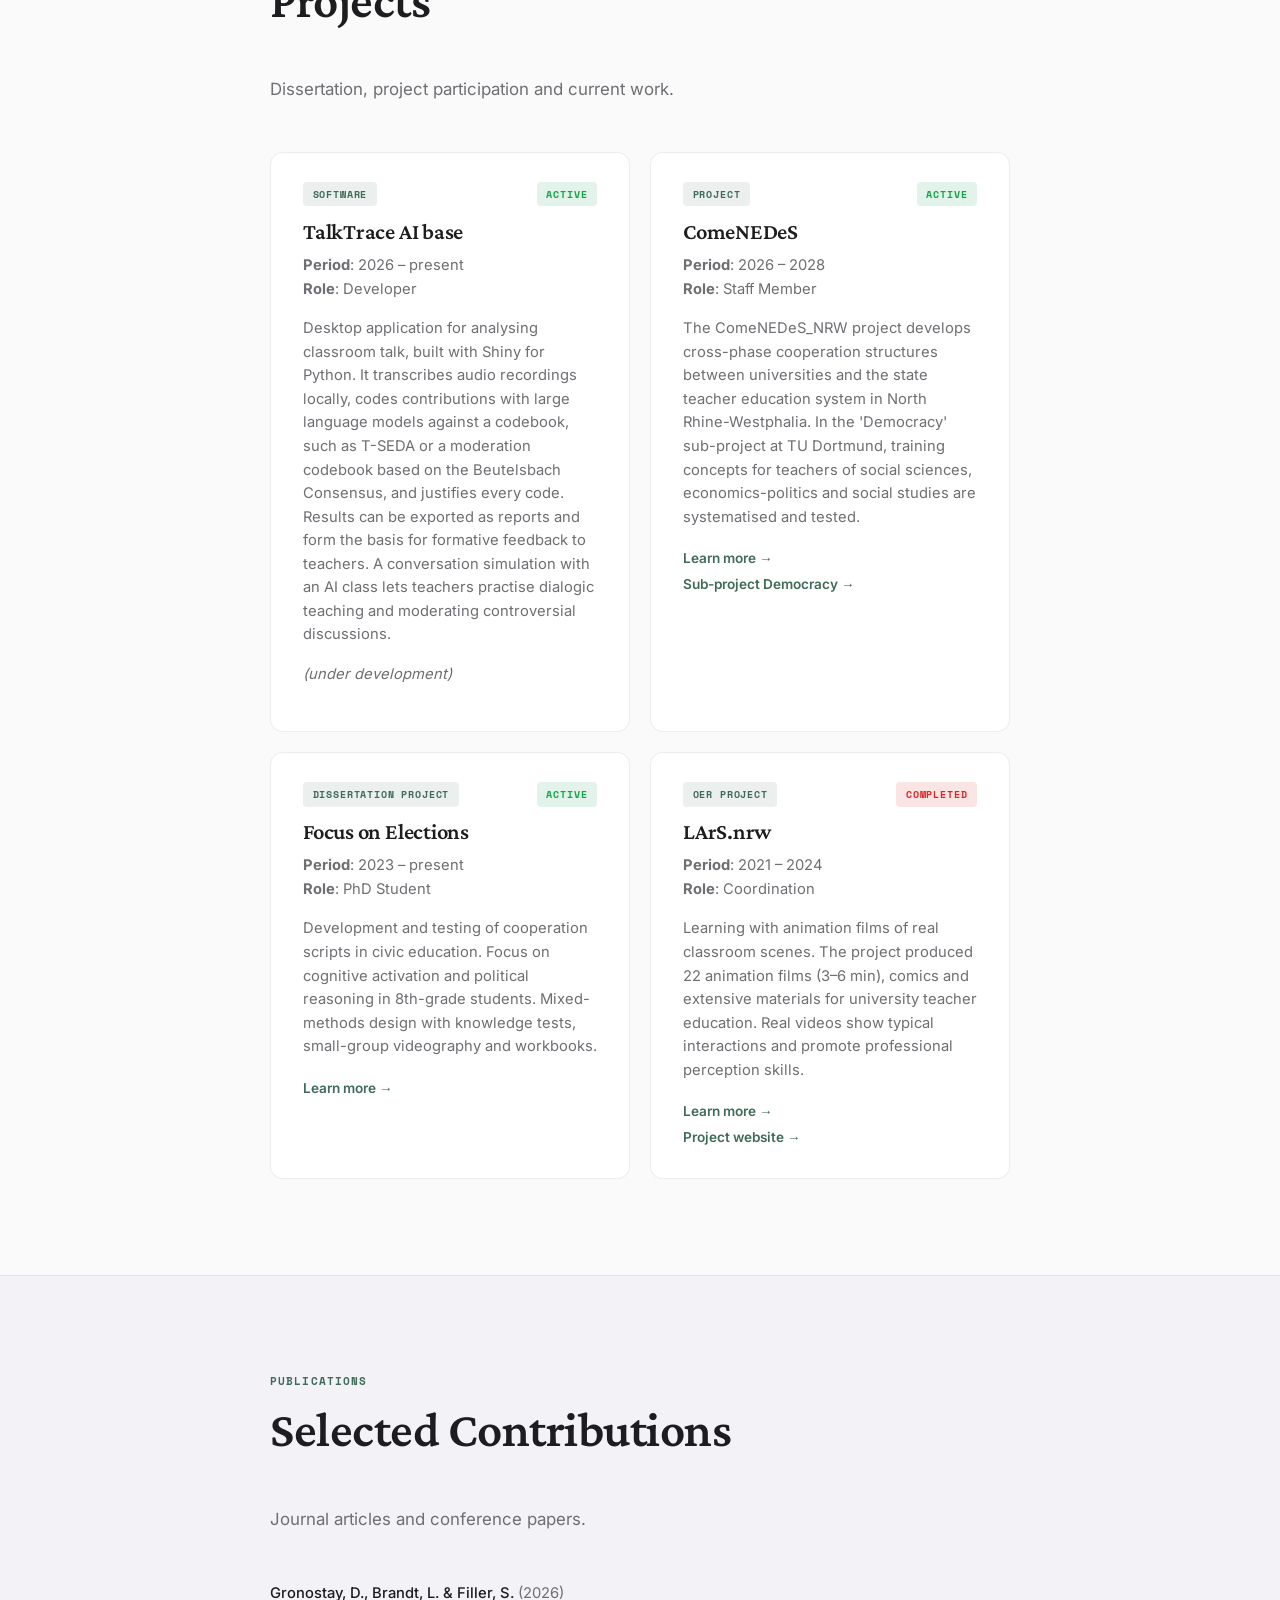
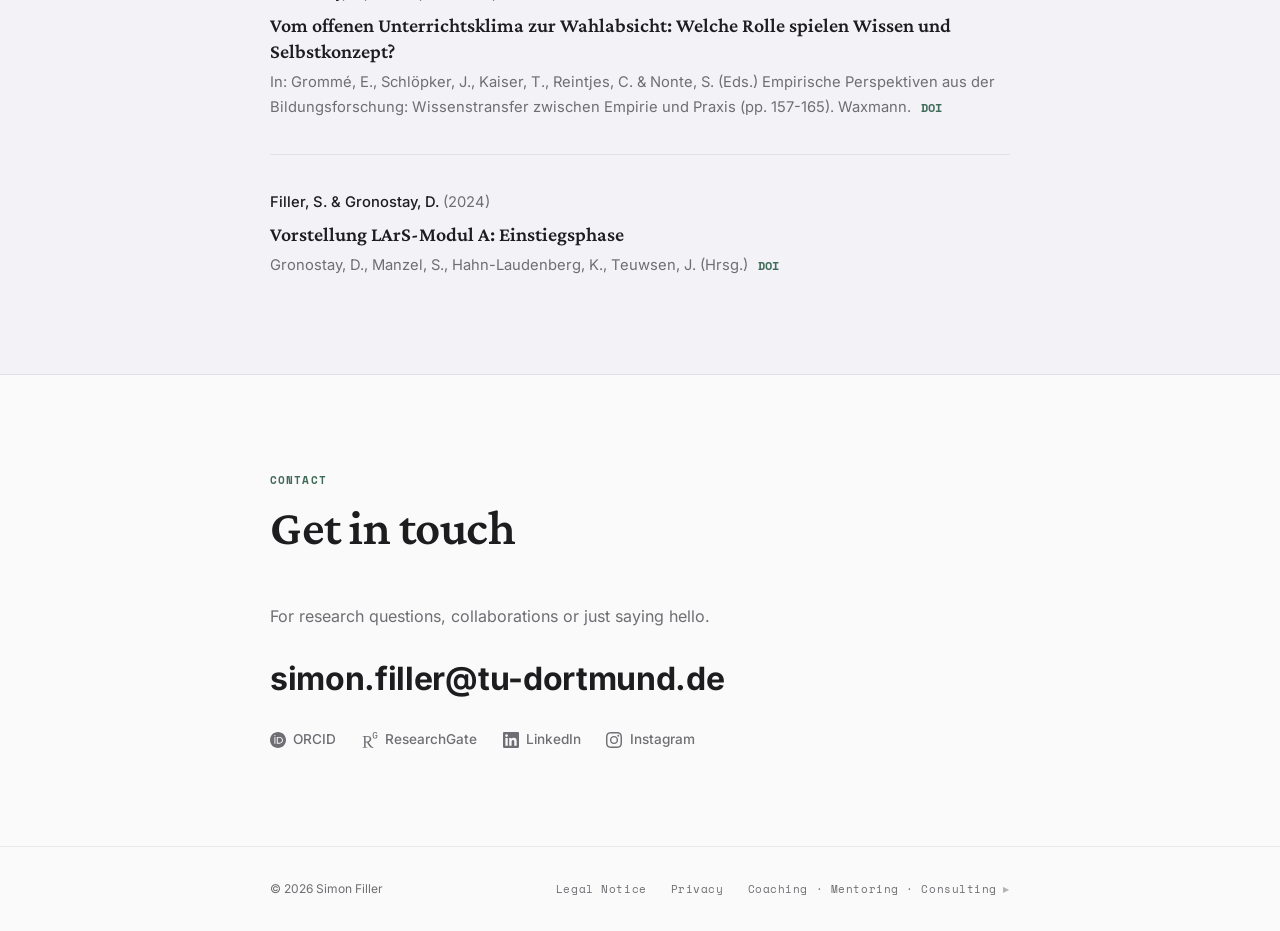
==== commit c40a6063: "TalkTrace AI base: Beschreibung aktualisiert, Link zum privaten Repo entfernt Co-Authored-By: Claude" ====
--- a/index.html
+++ b/index.html
@@ -134,8 +134,7 @@
                 </div>
                 <h3 class="research-heading" data-i18n="research.talktrace_title">TalkTrace AI base</h3>
                 <p class="research-body"><strong data-i18n="meta.period">Zeitraum</strong>: 2026 – <span data-i18n="meta.year_now">heute</span><br><strong data-i18n="meta.role">Rolle</strong>: <span data-i18n="roles.talktrace">Entwickler</span></p>
-                <p class="research-body" data-i18n="research.talktrace_body">Software zur Analyse verbaler Interaktionen. Sie basiert auf Shiny für Python und nutzt Large Language Models, um quantitative Metriken und qualitative Kodierungen von transkribierten Dialogen zu erstellen und als strukturierte Berichte zu exportieren.</p>
-                <a href="https://github.com/MoominVibeCoder/talktrace-ai-base" target="_blank" rel="noopener" class="research-link"><span data-i18n="research.talktrace_link">GitHub</span> →</a>
+                <p class="research-body" data-i18n="research.talktrace_body">Desktop-Anwendung zur Analyse von Unterrichtsgesprächen, gebaut mit Shiny für Python. Sie transkribiert Audioaufnahmen lokal, kodiert Beiträge mit Large Language Models entlang eines Codebuchs, etwa T-SEDA oder einem Moderations-Codebuch nach dem Beutelsbacher Konsens, und begründet jeden Code. Die Ergebnisse lassen sich als Bericht exportieren und bilden die Grundlage für formatives Feedback an Lehrkräfte. Eine Gesprächssimulation mit KI-Klasse dient dem Üben dialogischer Gesprächsführung und der Moderation kontroverser Diskussionen.</p>
                 <p class="research-body"><em data-i18n="research.talktrace_dev">(in Entwicklung)</em></p>
             </article>
             <article class="research-card">
@@ -238,7 +237,7 @@
     </div>
 </footer>
 
-<script src="i18n.js?v=7"></script>
+<script src="i18n.js?v=8"></script>
 <script>
 const toggle = document.getElementById('theme-toggle');
 const root = document.documentElement;
